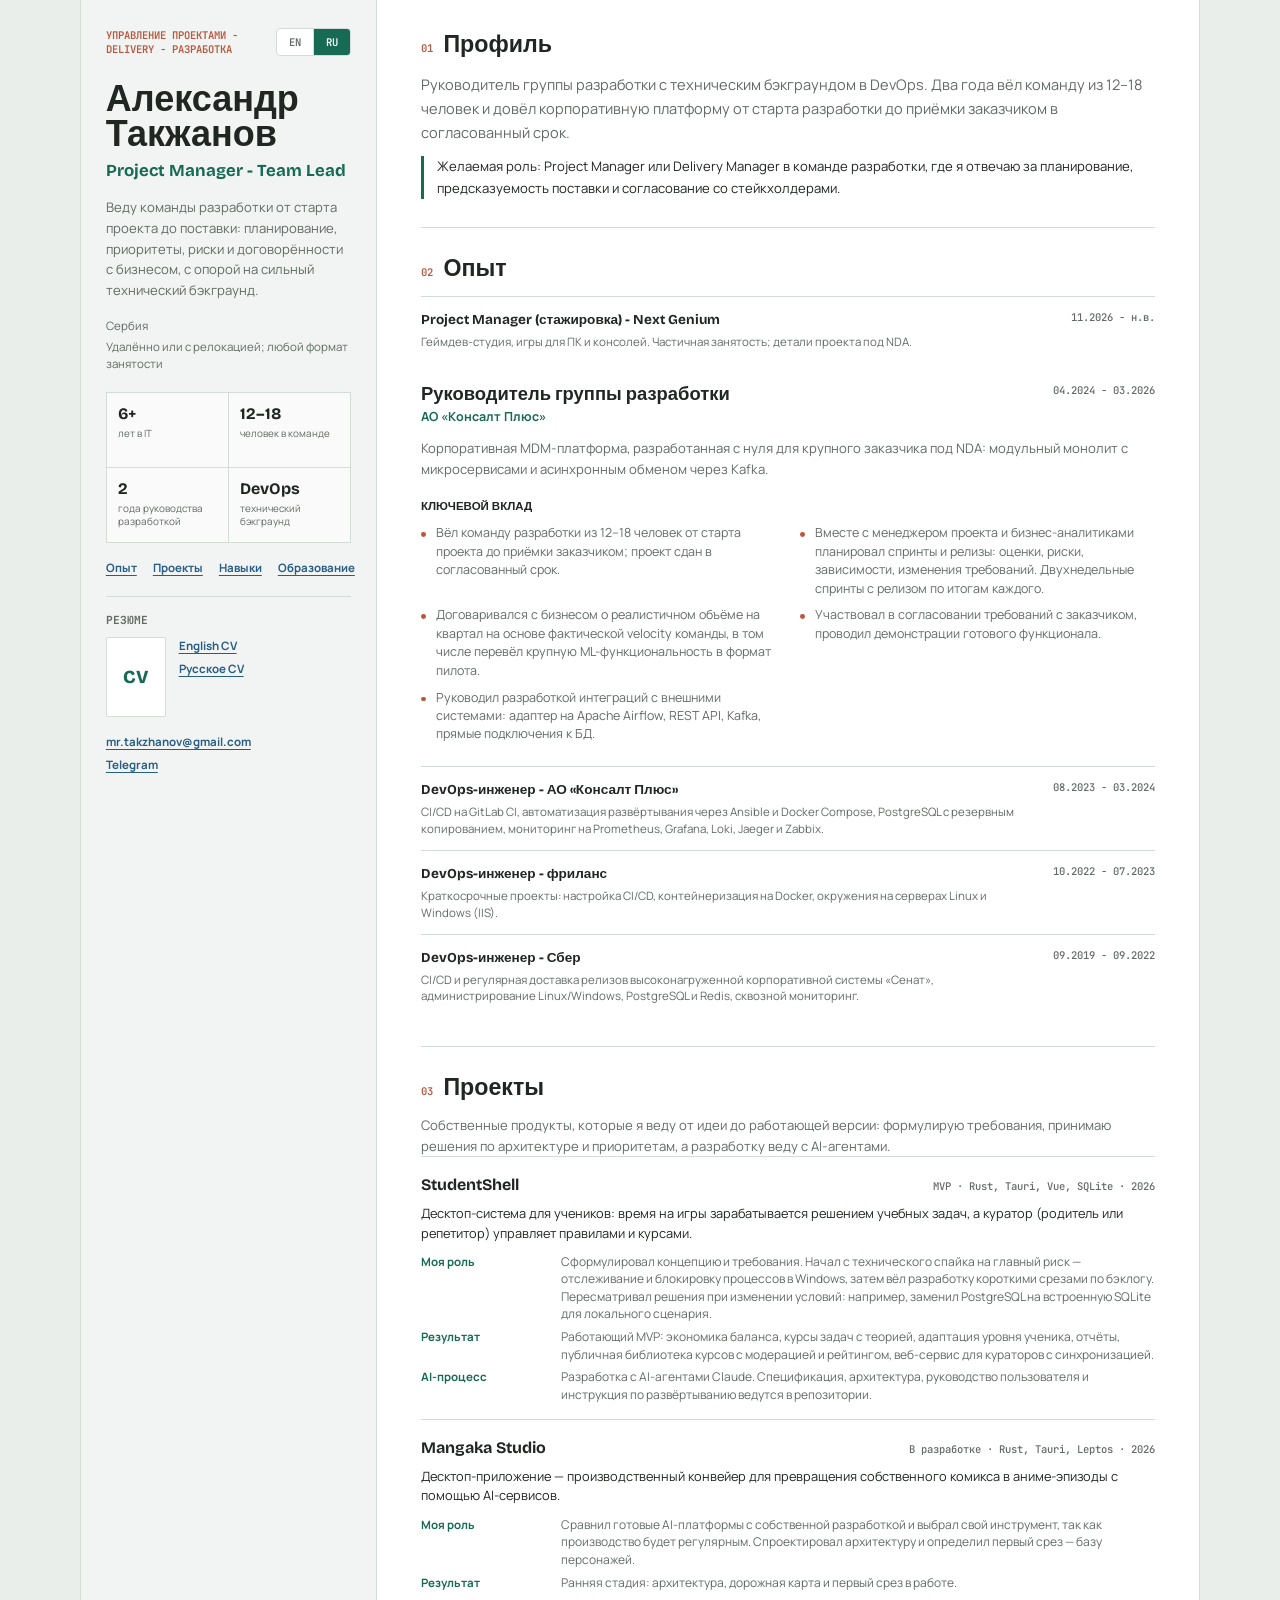
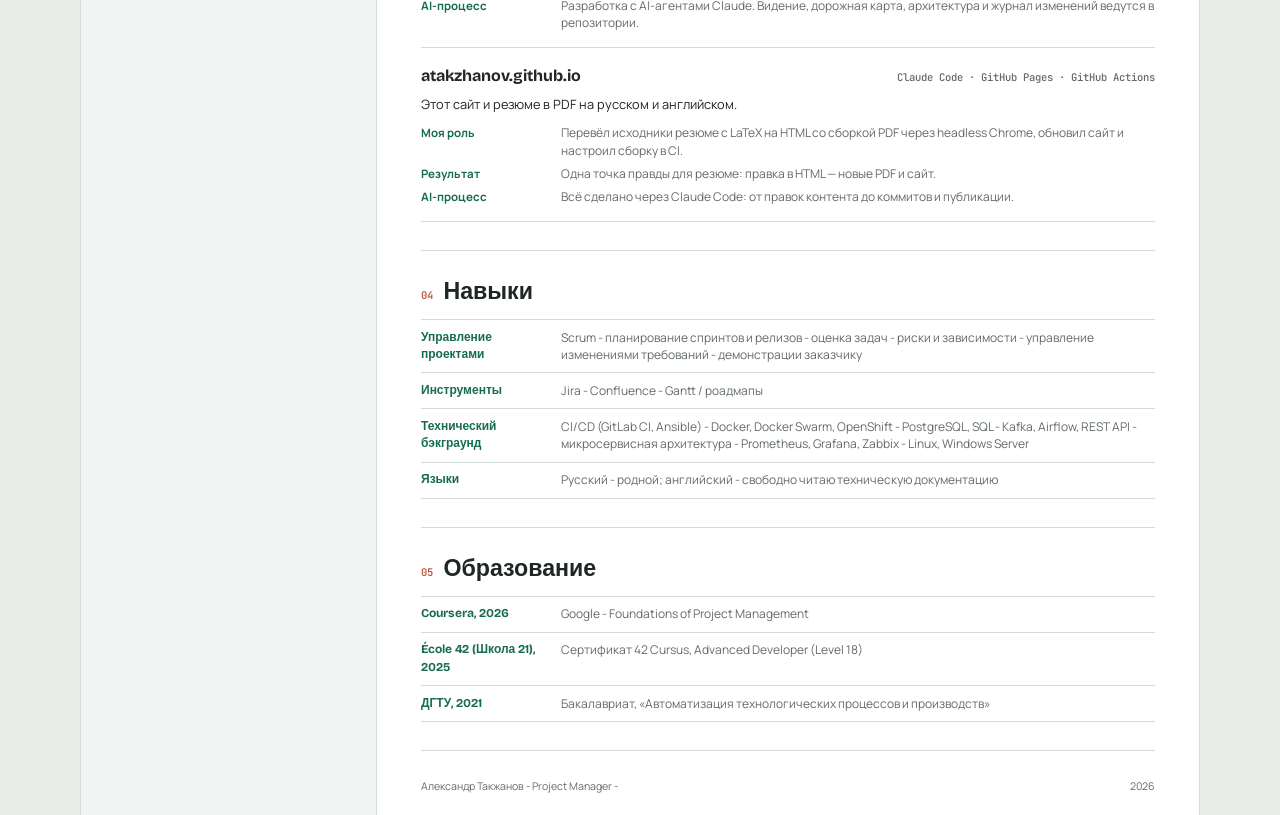
==== me/index.html @ 543e8356 "Add projects section and PM internship - New "Projects" section on the site (RU/EN): StudentShell,  " ====
<!DOCTYPE html>
<html lang="en">
  <head>
    <meta charset="UTF-8" />
    <meta name="viewport" content="width=device-width, initial-scale=1" />
    <title>Aleksandr Takzhanov | Project Manager</title>
    <meta
      name="description"
      content="Aleksandr Takzhanov - Project Manager and development team lead with a DevOps background: Scrum delivery, planning, risks and stakeholder alignment."
    />
    <link rel="preconnect" href="https://fonts.googleapis.com" />
    <link rel="preconnect" href="https://fonts.gstatic.com" crossorigin />
    <link
      href="https://fonts.googleapis.com/css2?family=Bricolage+Grotesque:wght@500;700;800&amp;family=Manrope:wght@400;500;700;800&amp;family=JetBrains+Mono:wght@400;600&amp;display=swap"
      rel="stylesheet"
    />
    <link rel="stylesheet" href="./assets/css/portfolio.css?v=20261125-projects" />
  </head>
  <body>
    <div class="page-shell" id="top">
      <aside class="profile-rail">
        <div class="rail-inner">
          <div class="rail-toolbar">
            <p data-i18n="hero.kicker">Project management - Delivery - Engineering</p>
            <div class="lang-switch" aria-label="Language switch">
              <button type="button" data-lang-btn="en">EN</button>
              <button type="button" data-lang-btn="ru">RU</button>
            </div>
          </div>

          <h1 data-i18n="hero.name">Aleksandr Takzhanov</h1>
          <p class="hero-role" data-i18n="hero.role">Project Manager - Team Lead</p>
          <p class="rail-summary" data-i18n="hero.lead">I lead development teams from the start of a project to delivery: planning, priorities, risks and agreements with the business, backed by a strong engineering background.</p>

          <div class="rail-meta">
            <span data-i18n="hero.location">Serbia</span>
            <span data-i18n="hero.availability">Remote or relocation; any employment type</span>
          </div>

          <dl class="evidence-grid" aria-label="Professional focus">
            <div><dt>6+</dt><dd data-i18n="metrics.experience">years in IT</dd></div>
            <div><dt>12–18</dt><dd data-i18n="metrics.team">people in the team I led</dd></div>
            <div><dt>2</dt><dd data-i18n="metrics.lead">years leading development</dd></div>
            <div><dt>DevOps</dt><dd data-i18n="metrics.devops">engineering background</dd></div>
          </dl>

          <nav class="rail-nav" aria-label="Page navigation">
            <a href="#experience" data-i18n="menu.experience">Experience</a>
            <a href="#projects" data-i18n="menu.projects">Projects</a>
            <a href="#skills" data-i18n="menu.skills">Skills</a>
            <a href="#education" data-i18n="menu.education">Education</a>
          </nav>

          <section id="resume" class="rail-resume">
            <h2 data-i18n="resume.title">Resume</h2>
            <div class="resume-compact">
              <a class="cv-preview cv-preview-card" href="./cv/aleksandr-takzhanov-cv-en.pdf" target="_blank" rel="noopener" type="application/pdf">
                <span>CV</span>
              </a>
              <div class="cv-links">
                <a href="./cv/aleksandr-takzhanov-cv-en.pdf" target="_blank" rel="noopener" type="application/pdf" data-i18n="resume.en">English CV</a>
                <a href="./cv/aleksandr-takzhanov-cv-ru.pdf" target="_blank" rel="noopener" type="application/pdf" data-i18n="resume.ru">Russian CV</a>
              </div>
            </div>
          </section>

          <div id="contact" class="contact-links">
            <a href="mailto:mr.takzhanov@gmail.com">mr.takzhanov@gmail.com</a>
            <a href="https://t.me/moodsouth" target="_blank" rel="noopener">Telegram</a>
          </div>
        </div>
      </aside>

      <main class="main-content">
        <section id="about" class="dense-section profile-section">
          <div class="section-title"><span>01</span><h2 data-i18n="profile.title">Profile</h2></div>
          <p data-i18n="profile.body">Development team lead with a DevOps background. For two years I led a team of 12–18 people and took a corporate platform from the start of development to client acceptance on the agreed schedule.</p>
          <p class="profile-target" data-i18n="profile.target">Target role: Project Manager or Delivery Manager in a development team, where I can own planning, delivery predictability and stakeholder alignment.</p>
        </section>

        <section id="experience" class="dense-section">
          <div class="section-title"><span>02</span><h2 data-i18n="experience.title">Experience</h2></div>
          <div class="earlier-roles current-extra">
            <article class="experience-row">
              <div><h3 data-i18n="experience.e0h">Project Manager (internship) - Next Genium</h3><p data-i18n="experience.e0b">Game development studio making titles for PC and consoles. Part-time; project details under NDA.</p></div>
              <p class="role-date" data-i18n="experience.e0date">Nov 2026 - present</p>
            </article>
          </div>

          <article class="current-role">
            <header class="role-header">
              <div>
                <h3 data-i18n="experience.e1h">Development Team Lead</h3>
                <p class="company" data-i18n="experience.e1company">Consult Plus JSC</p>
              </div>
              <p class="role-date" data-i18n="experience.e1date">Apr 2024 - Mar 2026</p>
            </header>
            <p class="role-context" data-i18n="experience.e1b">Corporate MDM platform built from scratch for a large client under NDA: modular monolith with microservices and asynchronous messaging via Kafka.</p>
            <h4 data-i18n="impact.title">Selected impact</h4>
            <ul class="impact-list">
              <li data-i18n="impact.i1">Led a development team of 12–18 people from project start to client acceptance; the project was delivered on the agreed schedule.</li>
              <li data-i18n="impact.i2">Planned sprints and releases with the project manager and business analysts: estimates, risks, dependencies and requirement changes. Two-week sprints with a release at the end of each.</li>
              <li data-i18n="impact.i3">Negotiated realistic quarterly scope with the business using the team's actual velocity, including moving a large ML feature into a pilot.</li>
              <li data-i18n="impact.i4">Took part in agreeing requirements with the client and ran demos of delivered features.</li>
              <li data-i18n="impact.i5">Led development of integrations with external systems: Apache Airflow adapter, REST API, Kafka, direct database connections.</li>
            </ul>
          </article>

          <div class="earlier-roles">
            <article class="experience-row">
              <div><h3 data-i18n="experience.e2h">DevOps Engineer - Consult Plus JSC</h3><p data-i18n="experience.e2b">CI/CD on GitLab CI, deployment automation with Ansible and Docker Compose, PostgreSQL with backups, monitoring with Prometheus, Grafana, Loki, Jaeger and Zabbix.</p></div>
              <p class="role-date" data-i18n="experience.e2date">Aug 2023 - Mar 2024</p>
            </article>
            <article class="experience-row">
              <div><h3 data-i18n="experience.e3h">DevOps Engineer - Freelance</h3><p data-i18n="experience.e3b">Short-term projects: CI/CD setup, containerization with Docker, environments on Linux and Windows (IIS) servers.</p></div>
              <p class="role-date" data-i18n="experience.e3date">Oct 2022 - Jul 2023</p>
            </article>
            <article class="experience-row">
              <div><h3 data-i18n="experience.e4h">DevOps Engineer - Sber</h3><p data-i18n="experience.e4b">CI/CD and regular release delivery for the high-load Senat corporate system, Linux/Windows, PostgreSQL and Redis administration, end-to-end monitoring.</p></div>
              <p class="role-date" data-i18n="experience.e4date">Sep 2019 - Sep 2022</p>
            </article>
          </div>
        </section>

        <section id="projects" class="dense-section">
          <div class="section-title"><span>03</span><h2 data-i18n="projects.title">Projects</h2></div>
          <p class="role-context" data-i18n="projects.intro"></p>
          <div class="project-list">
            <article class="project-card">
              <header class="project-head"><h3>StudentShell</h3><p class="project-meta" data-i18n="projects.studentshell.meta"></p></header>
              <p class="project-desc" data-i18n="projects.studentshell.desc"></p>
              <dl class="project-facts">
                <dt data-i18n="projects.labels.role">My role</dt><dd data-i18n="projects.studentshell.role"></dd>
                <dt data-i18n="projects.labels.result">Result</dt><dd data-i18n="projects.studentshell.result"></dd>
                <dt data-i18n="projects.labels.ai">AI workflow</dt><dd data-i18n="projects.studentshell.ai"></dd>
              </dl>
              <div class="project-shots"></div>
            </article>
            <article class="project-card">
              <header class="project-head"><h3>Mangaka Studio</h3><p class="project-meta" data-i18n="projects.mangaka.meta"></p></header>
              <p class="project-desc" data-i18n="projects.mangaka.desc"></p>
              <dl class="project-facts">
                <dt data-i18n="projects.labels.role">My role</dt><dd data-i18n="projects.mangaka.role"></dd>
                <dt data-i18n="projects.labels.result">Result</dt><dd data-i18n="projects.mangaka.result"></dd>
                <dt data-i18n="projects.labels.ai">AI workflow</dt><dd data-i18n="projects.mangaka.ai"></dd>
              </dl>
              <div class="project-shots"></div>
            </article>
            <article class="project-card">
              <header class="project-head"><h3>atakzhanov.github.io</h3><p class="project-meta" data-i18n="projects.site.meta"></p></header>
              <p class="project-desc" data-i18n="projects.site.desc"></p>
              <dl class="project-facts">
                <dt data-i18n="projects.labels.role">My role</dt><dd data-i18n="projects.site.role"></dd>
                <dt data-i18n="projects.labels.result">Result</dt><dd data-i18n="projects.site.result"></dd>
                <dt data-i18n="projects.labels.ai">AI workflow</dt><dd data-i18n="projects.site.ai"></dd>
              </dl>
              <div class="project-shots"></div>
            </article>
          </div>
        </section>

        <section id="skills" class="dense-section">
          <div class="section-title"><span>04</span><h2 data-i18n="skills.title">Skills</h2></div>
          <div class="skill-list">
            <div class="skill-row"><h3 data-i18n="skills.pm">Project management</h3><p data-i18n="skills.pmText">Scrum - Sprint and release planning - Estimation - Risks and dependencies - Requirements change management - Client demos</p></div>
            <div class="skill-row"><h3 data-i18n="skills.tools">Tools</h3><p data-i18n="skills.toolsText">Jira - Confluence - Gantt / roadmaps</p></div>
            <div class="skill-row"><h3 data-i18n="skills.tech">Technical background</h3><p data-i18n="skills.techText">CI/CD (GitLab CI, Ansible) - Docker, Docker Swarm, OpenShift - PostgreSQL, SQL - Kafka, Airflow, REST API - Microservice architecture - Prometheus, Grafana, Zabbix - Linux, Windows Server</p></div>
            <div class="skill-row"><h3 data-i18n="skills.languages">Languages</h3><p data-i18n="skills.languagesText">Russian - native; English - fluent reading of technical documentation</p></div>
          </div>
        </section>

        <section id="education" class="dense-section">
          <div class="section-title"><span>05</span><h2 data-i18n="education.title">Education</h2></div>
          <div class="skill-list">
            <div class="skill-row"><h3 data-i18n="education.c1">Coursera, 2026</h3><p data-i18n="education.c1Text">Google - Foundations of Project Management</p></div>
            <div class="skill-row"><h3 data-i18n="education.c2">École 42 (School 21), 2025</h3><p data-i18n="education.c2Text">42 Cursus certificate, Advanced Developer (Level 18)</p></div>
            <div class="skill-row"><h3 data-i18n="education.c3">DSTU, 2021</h3><p data-i18n="education.c3Text">Bachelor's degree, Automation of Technological Processes and Production</p></div>
          </div>
        </section>

        <footer class="site-footer">
          <span data-i18n="footer.text">Aleksandr Takzhanov - Project Manager - </span><span id="year"></span>
        </footer>
      </main>
    </div>

    <script src="./assets/js/portfolio.js?v=20261125-projects"></script>
  </body>
</html>
---- me/assets/css/portfolio.css ----
:root {
  --page: #e9eeeb;
  --rail: #f1f4f2;
  --surface: #ffffff;
  --ink: #202622;
  --muted: #626b66;
  --line: #d4dcd7;
  --brand: #176b54;
  --accent: #b9573e;
  --link: #285d86;
}

* {
  box-sizing: border-box;
}

html {
  scroll-behavior: smooth;
  scroll-padding-top: 1.5rem;
}

body {
  margin: 0;
  color: var(--ink);
  background: var(--page);
  font-family: "Manrope", sans-serif;
  line-height: 1.5;
}

a {
  color: inherit;
}

:focus-visible {
  outline: 3px solid rgba(23, 107, 84, 0.28);
  outline-offset: 3px;
}

.page-shell {
  width: min(1120px, 100%);
  min-height: 100vh;
  margin: 0 auto;
  display: grid;
  grid-template-columns: 18.5rem minmax(0, 1fr);
  background: var(--surface);
  border-right: 1px solid var(--line);
  border-left: 1px solid var(--line);
}

.profile-rail {
  border-right: 1px solid var(--line);
  background: var(--rail);
}

.rail-inner {
  position: sticky;
  top: 0;
  max-height: 100vh;
  overflow-y: auto;
  padding: 1.75rem 1.55rem;
}

.rail-toolbar {
  min-height: 2.1rem;
  display: flex;
  align-items: flex-start;
  justify-content: space-between;
  gap: 0.75rem;
}

.rail-toolbar > p {
  max-width: 11rem;
  margin: 0;
  color: var(--accent);
  font: 600 0.66rem "JetBrains Mono", monospace;
  line-height: 1.35;
  text-transform: uppercase;
}

.lang-switch {
  display: inline-flex;
  overflow: hidden;
  flex: 0 0 auto;
  border: 1px solid var(--line);
  border-radius: 4px;
  background: var(--surface);
}

.lang-switch button {
  width: 2.3rem;
  border: 0;
  padding: 0.38rem 0;
  color: var(--muted);
  background: transparent;
  font: 600 0.66rem "JetBrains Mono", monospace;
  cursor: pointer;
}

.lang-switch button + button {
  border-left: 1px solid var(--line);
}

.lang-switch button.active {
  color: #ffffff;
  background: var(--brand);
}

h1,
h2,
h3,
h4 {
  font-family: "Bricolage Grotesque", sans-serif;
  letter-spacing: 0;
}

h1 {
  margin: 1.25rem 0 0;
  font-size: 2.25rem;
  line-height: 0.98;
}

.hero-role {
  margin: 0.55rem 0 0;
  color: var(--brand);
  font: 700 1.05rem "Bricolage Grotesque", sans-serif;
  line-height: 1.2;
}

.rail-summary {
  margin: 1rem 0 0;
  color: var(--muted);
  font-size: 0.82rem;
  line-height: 1.58;
}

.rail-meta {
  margin-top: 1rem;
  display: grid;
  gap: 0.25rem;
  color: var(--muted);
  font-size: 0.72rem;
}

.evidence-grid {
  margin: 1.2rem 0 0;
  display: grid;
  grid-template-columns: repeat(2, minmax(0, 1fr));
  border-top: 1px solid var(--line);
  border-left: 1px solid var(--line);
}

.evidence-grid > div {
  min-height: 4.7rem;
  padding: 0.7rem;
  border-right: 1px solid var(--line);
  border-bottom: 1px solid var(--line);
  background: rgba(255, 255, 255, 0.55);
}

.evidence-grid dt {
  font: 700 1rem "Bricolage Grotesque", sans-serif;
  line-height: 1.2;
}

.evidence-grid dd {
  margin: 0.25rem 0 0;
  color: var(--muted);
  font-size: 0.62rem;
  line-height: 1.3;
}

.rail-nav {
  margin-top: 1rem;
  display: flex;
  gap: 1rem;
}

.rail-nav a,
.contact-links a,
.cv-links a {
  color: var(--link);
  font-size: 0.72rem;
  font-weight: 700;
  text-underline-offset: 0.2rem;
}

.rail-resume {
  margin-top: 1.2rem;
  padding-top: 1rem;
  border-top: 1px solid var(--line);
}

.rail-resume h2 {
  margin: 0 0 0.65rem;
  color: var(--muted);
  font: 700 0.7rem "JetBrains Mono", monospace;
  text-transform: uppercase;
}

.resume-compact {
  display: grid;
  grid-template-columns: 3.75rem minmax(0, 1fr);
  gap: 0.8rem;
  align-items: start;
}

.cv-preview img {
  width: 100%;
  display: block;
  border: 1px solid var(--line);
  border-radius: 2px;
  background: #ffffff;
}

.cv-preview-card {
  min-height: 5rem;
  display: grid;
  place-items: center;
  border: 1px solid var(--line);
  border-radius: 2px;
  background: #ffffff;
  color: var(--brand);
  text-decoration: none;
  font: 800 1.15rem "Bricolage Grotesque", sans-serif;
}

.cv-links,
.contact-links {
  display: grid;
  gap: 0.38rem;
}

.contact-links {
  margin-top: 1rem;
}

.main-content {
  min-width: 0;
  padding: 2rem 2.75rem 1.25rem;
}

.dense-section {
  padding-bottom: 1.75rem;
  margin-bottom: 1.75rem;
  border-bottom: 1px solid var(--line);
}

.section-title {
  margin-bottom: 0.9rem;
  display: flex;
  align-items: baseline;
  gap: 0.65rem;
}

.section-title span {
  color: var(--accent);
  font: 600 0.66rem "JetBrains Mono", monospace;
}

.section-title h2 {
  margin: 0;
  font-size: 1.45rem;
  line-height: 1.1;
}

.profile-section > p {
  max-width: 48rem;
  margin: 0;
  color: var(--muted);
  font-size: 0.91rem;
  line-height: 1.65;
}

.profile-section .profile-target {
  margin-top: 0.75rem;
  border-left: 3px solid var(--brand);
  padding-left: 0.8rem;
  color: var(--ink);
  font-size: 0.82rem;
}

.role-header,
.experience-row {
  display: flex;
  align-items: flex-start;
  justify-content: space-between;
  gap: 1.5rem;
}

.role-header h3 {
  margin: 0;
  font-size: 1.15rem;
  line-height: 1.2;
}

.company {
  margin: 0.18rem 0 0;
  color: var(--brand);
  font-size: 0.78rem;
  font-weight: 700;
}

.role-date {
  flex: 0 0 auto;
  margin: 0;
  color: var(--muted);
  font: 500 0.66rem "JetBrains Mono", monospace;
  white-space: nowrap;
}

.role-context {
  margin: 0.75rem 0 0;
  color: var(--muted);
  font-size: 0.82rem;
  line-height: 1.58;
}

.current-role h4 {
  margin: 1.15rem 0 0.55rem;
  color: var(--ink);
  font-size: 0.72rem;
  text-transform: uppercase;
}

.impact-list {
  margin: 0;
  padding: 0;
  display: grid;
  grid-template-columns: repeat(2, minmax(0, 1fr));
  gap: 0.52rem 1.5rem;
  list-style: none;
}

.impact-list li {
  position: relative;
  padding: 0 0 0 0.95rem;
  color: var(--muted);
  font-size: 0.78rem;
  line-height: 1.48;
}

.impact-list li::before {
  position: absolute;
  top: 0.5rem;
  left: 0;
  width: 0.3rem;
  height: 0.3rem;
  border-radius: 50%;
  background: var(--accent);
  content: "";
}

.earlier-roles {
  margin-top: 1.4rem;
  border-top: 1px solid var(--line);
}

.experience-row {
  padding: 0.8rem 0;
  border-bottom: 1px solid var(--line);
}

.experience-row:last-child {
  border-bottom: 0;
}

.experience-row h3,
.experience-row p {
  margin: 0;
}

.experience-row h3 {
  font-size: 0.85rem;
}

.experience-row p:not(.role-date) {
  margin-top: 0.22rem;
  color: var(--muted);
  font-size: 0.72rem;
  line-height: 1.45;
}

/* Projects */
.project-list {
  border-top: 1px solid var(--line);
}

.project-card {
  padding: 1rem 0;
  border-bottom: 1px solid var(--line);
}

.project-head {
  display: flex;
  align-items: baseline;
  justify-content: space-between;
  gap: 1.5rem;
}

.project-head h3 {
  margin: 0;
  font-size: 1rem;
}

.project-meta {
  margin: 0;
  color: var(--muted);
  font: 500 0.66rem "JetBrains Mono", monospace;
  white-space: nowrap;
}

.project-desc {
  margin: 0.4rem 0 0.6rem;
  color: var(--ink);
  font-size: 0.8rem;
  line-height: 1.55;
}

.project-facts {
  display: grid;
  grid-template-columns: 7.75rem minmax(0, 1fr);
  gap: 0.35rem 1rem;
  margin: 0;
}

.project-facts dt {
  color: var(--brand);
  font-size: 0.72rem;
  font-weight: 700;
}

.project-facts dd {
  margin: 0;
  color: var(--muted);
  font-size: 0.75rem;
  line-height: 1.45;
}

.project-shots {
  display: grid;
  grid-template-columns: repeat(auto-fill, minmax(12rem, 1fr));
  gap: 0.6rem;
  margin-top: 0.75rem;
}

.project-shots:empty {
  display: none;
}

.project-shots img {
  width: 100%;
  border: 1px solid var(--line);
  border-radius: 4px;
}

.skill-list {
  border-top: 1px solid var(--line);
}

.skill-row {
  display: grid;
  grid-template-columns: 7.75rem minmax(0, 1fr);
  gap: 1rem;
  padding: 0.55rem 0;
  border-bottom: 1px solid var(--line);
}

.skill-row h3,
.skill-row p {
  margin: 0;
  font-size: 0.75rem;
  line-height: 1.45;
}

.skill-row h3 {
  color: var(--brand);
}

.skill-row p {
  color: var(--muted);
}

.site-footer {
  display: flex;
  justify-content: space-between;
  gap: 1rem;
  color: var(--muted);
  font-size: 0.66rem;
}

@media (max-width: 860px) {
  .page-shell {
    grid-template-columns: 16rem minmax(0, 1fr);
  }

  .rail-inner {
    padding-right: 1.25rem;
    padding-left: 1.25rem;
  }

  .main-content {
    padding-right: 1.75rem;
    padding-left: 1.75rem;
  }

  .impact-list {
    grid-template-columns: 1fr;
  }

}

@media (max-width: 700px) {
  .page-shell {
    display: block;
    border: 0;
  }

  .profile-rail {
    border-right: 0;
    border-bottom: 1px solid var(--line);
  }

  .rail-inner {
    position: static;
    max-height: none;
    overflow: visible;
    padding: 1.35rem 1.2rem;
  }

  .rail-toolbar > p {
    max-width: none;
  }

  h1 {
    margin-top: 0.9rem;
    font-size: 2rem;
  }

  .rail-summary {
    max-width: 42rem;
  }

  .evidence-grid {
    max-width: 32rem;
    grid-template-columns: repeat(4, minmax(0, 1fr));
  }

  .evidence-grid > div {
    min-height: 4.25rem;
    padding: 0.55rem;
  }

  .evidence-grid dt {
    font-size: 0.86rem;
  }

  .rail-resume {
    max-width: 20rem;
  }

  .contact-links {
    display: flex;
    flex-wrap: wrap;
    gap: 0.45rem 1rem;
  }

  .main-content {
    padding: 1.5rem 1.2rem 1rem;
  }
}

@media (max-width: 480px) {
  .evidence-grid {
    grid-template-columns: repeat(2, minmax(0, 1fr));
  }

  .role-header,
  .experience-row {
    display: grid;
    gap: 0.35rem;
  }

  .project-facts,
  .skill-row {
    grid-template-columns: 1fr;
    gap: 0.2rem;
  }
}

.current-extra {
  margin-top: 0;
  margin-bottom: 1.2rem;
}
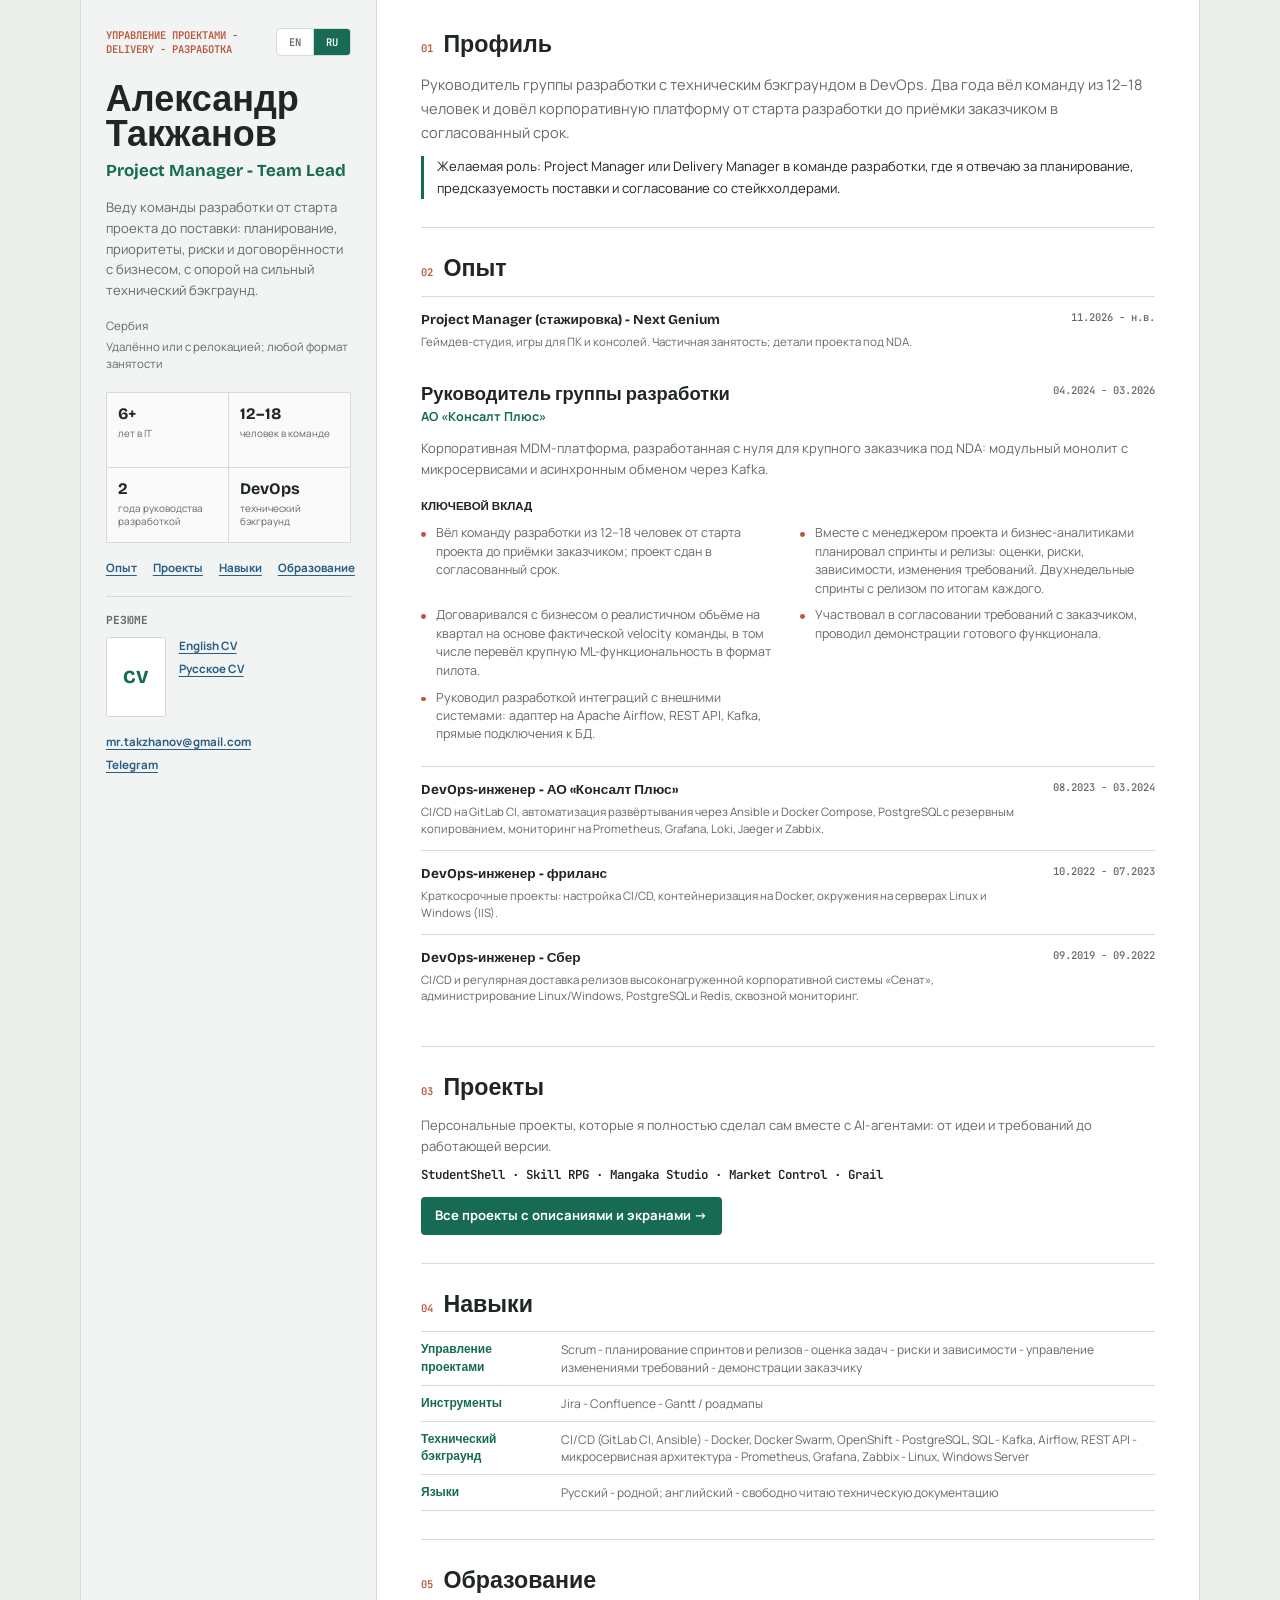
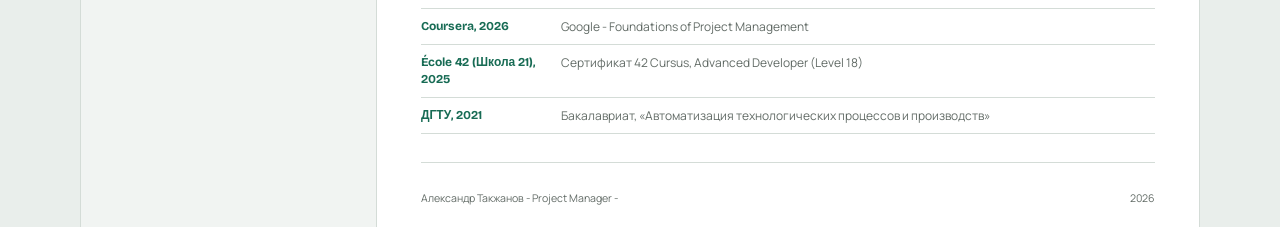
==== commit 7ae86adc: "Move projects to a separate page - New /me/projects/ page (RU/EN): personal projects built end to en" ====
--- a/me/index.html
+++ b/me/index.html
@@ -14,7 +14,7 @@
       href="https://fonts.googleapis.com/css2?family=Bricolage+Grotesque:wght@500;700;800&amp;family=Manrope:wght@400;500;700;800&amp;family=JetBrains+Mono:wght@400;600&amp;display=swap"
       rel="stylesheet"
     />
-    <link rel="stylesheet" href="./assets/css/portfolio.css?v=20261125-projects" />
+    <link rel="stylesheet" href="./assets/css/portfolio.css?v=20261125-projects-page" />
   </head>
   <body>
     <div class="page-shell" id="top">
@@ -124,39 +124,9 @@
 
         <section id="projects" class="dense-section">
           <div class="section-title"><span>03</span><h2 data-i18n="projects.title">Projects</h2></div>
-          <p class="role-context" data-i18n="projects.intro"></p>
-          <div class="project-list">
-            <article class="project-card">
-              <header class="project-head"><h3>StudentShell</h3><p class="project-meta" data-i18n="projects.studentshell.meta"></p></header>
-              <p class="project-desc" data-i18n="projects.studentshell.desc"></p>
-              <dl class="project-facts">
-                <dt data-i18n="projects.labels.role">My role</dt><dd data-i18n="projects.studentshell.role"></dd>
-                <dt data-i18n="projects.labels.result">Result</dt><dd data-i18n="projects.studentshell.result"></dd>
-                <dt data-i18n="projects.labels.ai">AI workflow</dt><dd data-i18n="projects.studentshell.ai"></dd>
-              </dl>
-              <div class="project-shots"></div>
-            </article>
-            <article class="project-card">
-              <header class="project-head"><h3>Mangaka Studio</h3><p class="project-meta" data-i18n="projects.mangaka.meta"></p></header>
-              <p class="project-desc" data-i18n="projects.mangaka.desc"></p>
-              <dl class="project-facts">
-                <dt data-i18n="projects.labels.role">My role</dt><dd data-i18n="projects.mangaka.role"></dd>
-                <dt data-i18n="projects.labels.result">Result</dt><dd data-i18n="projects.mangaka.result"></dd>
-                <dt data-i18n="projects.labels.ai">AI workflow</dt><dd data-i18n="projects.mangaka.ai"></dd>
-              </dl>
-              <div class="project-shots"></div>
-            </article>
-            <article class="project-card">
-              <header class="project-head"><h3>atakzhanov.github.io</h3><p class="project-meta" data-i18n="projects.site.meta"></p></header>
-              <p class="project-desc" data-i18n="projects.site.desc"></p>
-              <dl class="project-facts">
-                <dt data-i18n="projects.labels.role">My role</dt><dd data-i18n="projects.site.role"></dd>
-                <dt data-i18n="projects.labels.result">Result</dt><dd data-i18n="projects.site.result"></dd>
-                <dt data-i18n="projects.labels.ai">AI workflow</dt><dd data-i18n="projects.site.ai"></dd>
-              </dl>
-              <div class="project-shots"></div>
-            </article>
-          </div>
+          <p class="role-context" data-i18n="projects.intro">Personal projects I built end to end myself together with AI agents.</p>
+          <p class="projects-names" data-i18n="projects.names">StudentShell · Skill RPG · Mangaka Studio · Market Control · Grail</p>
+          <a class="projects-link" href="./projects/" data-i18n="projects.link">All projects with descriptions and screens →</a>
         </section>
 
         <section id="skills" class="dense-section">
@@ -184,6 +154,6 @@
       </main>
     </div>
 
-    <script src="./assets/js/portfolio.js?v=20261125-projects"></script>
+    <script src="./assets/js/portfolio.js?v=20261125-projects-page"></script>
   </body>
 </html>
--- a/me/assets/css/portfolio.css
+++ b/me/assets/css/portfolio.css
@@ -380,77 +380,26 @@
   line-height: 1.45;
 }
 
-/* Projects */
-.project-list {
-  border-top: 1px solid var(--line);
-}
-
-.project-card {
-  padding: 1rem 0;
-  border-bottom: 1px solid var(--line);
-}
-
-.project-head {
-  display: flex;
-  align-items: baseline;
-  justify-content: space-between;
-  gap: 1.5rem;
-}
-
-.project-head h3 {
-  margin: 0;
-  font-size: 1rem;
-}
-
-.project-meta {
-  margin: 0;
-  color: var(--muted);
-  font: 500 0.66rem "JetBrains Mono", monospace;
-  white-space: nowrap;
-}
-
-.project-desc {
-  margin: 0.4rem 0 0.6rem;
+/* Projects teaser */
+.projects-names {
+  margin: 0.6rem 0 0.9rem;
   color: var(--ink);
-  font-size: 0.8rem;
-  line-height: 1.55;
-}
-
-.project-facts {
-  display: grid;
-  grid-template-columns: 7.75rem minmax(0, 1fr);
-  gap: 0.35rem 1rem;
-  margin: 0;
-}
-
-.project-facts dt {
-  color: var(--brand);
-  font-size: 0.72rem;
+  font: 600 0.78rem "JetBrains Mono", monospace;
+}
+
+.projects-link {
+  display: inline-block;
+  padding: 0.55rem 0.9rem;
+  border-radius: 4px;
+  background: var(--brand);
+  color: #fff;
+  font-size: 0.82rem;
   font-weight: 700;
-}
-
-.project-facts dd {
-  margin: 0;
-  color: var(--muted);
-  font-size: 0.75rem;
-  line-height: 1.45;
-}
-
-.project-shots {
-  display: grid;
-  grid-template-columns: repeat(auto-fill, minmax(12rem, 1fr));
-  gap: 0.6rem;
-  margin-top: 0.75rem;
-}
-
-.project-shots:empty {
-  display: none;
-}
-
-.project-shots img {
-  width: 100%;
-  border: 1px solid var(--line);
-  border-radius: 4px;
+  text-decoration: none;
+}
+
+.projects-link:hover {
+  filter: brightness(1.1);
 }
 
 .skill-list {
@@ -580,7 +529,6 @@
     gap: 0.35rem;
   }
 
-  .project-facts,
   .skill-row {
     grid-template-columns: 1fr;
     gap: 0.2rem;
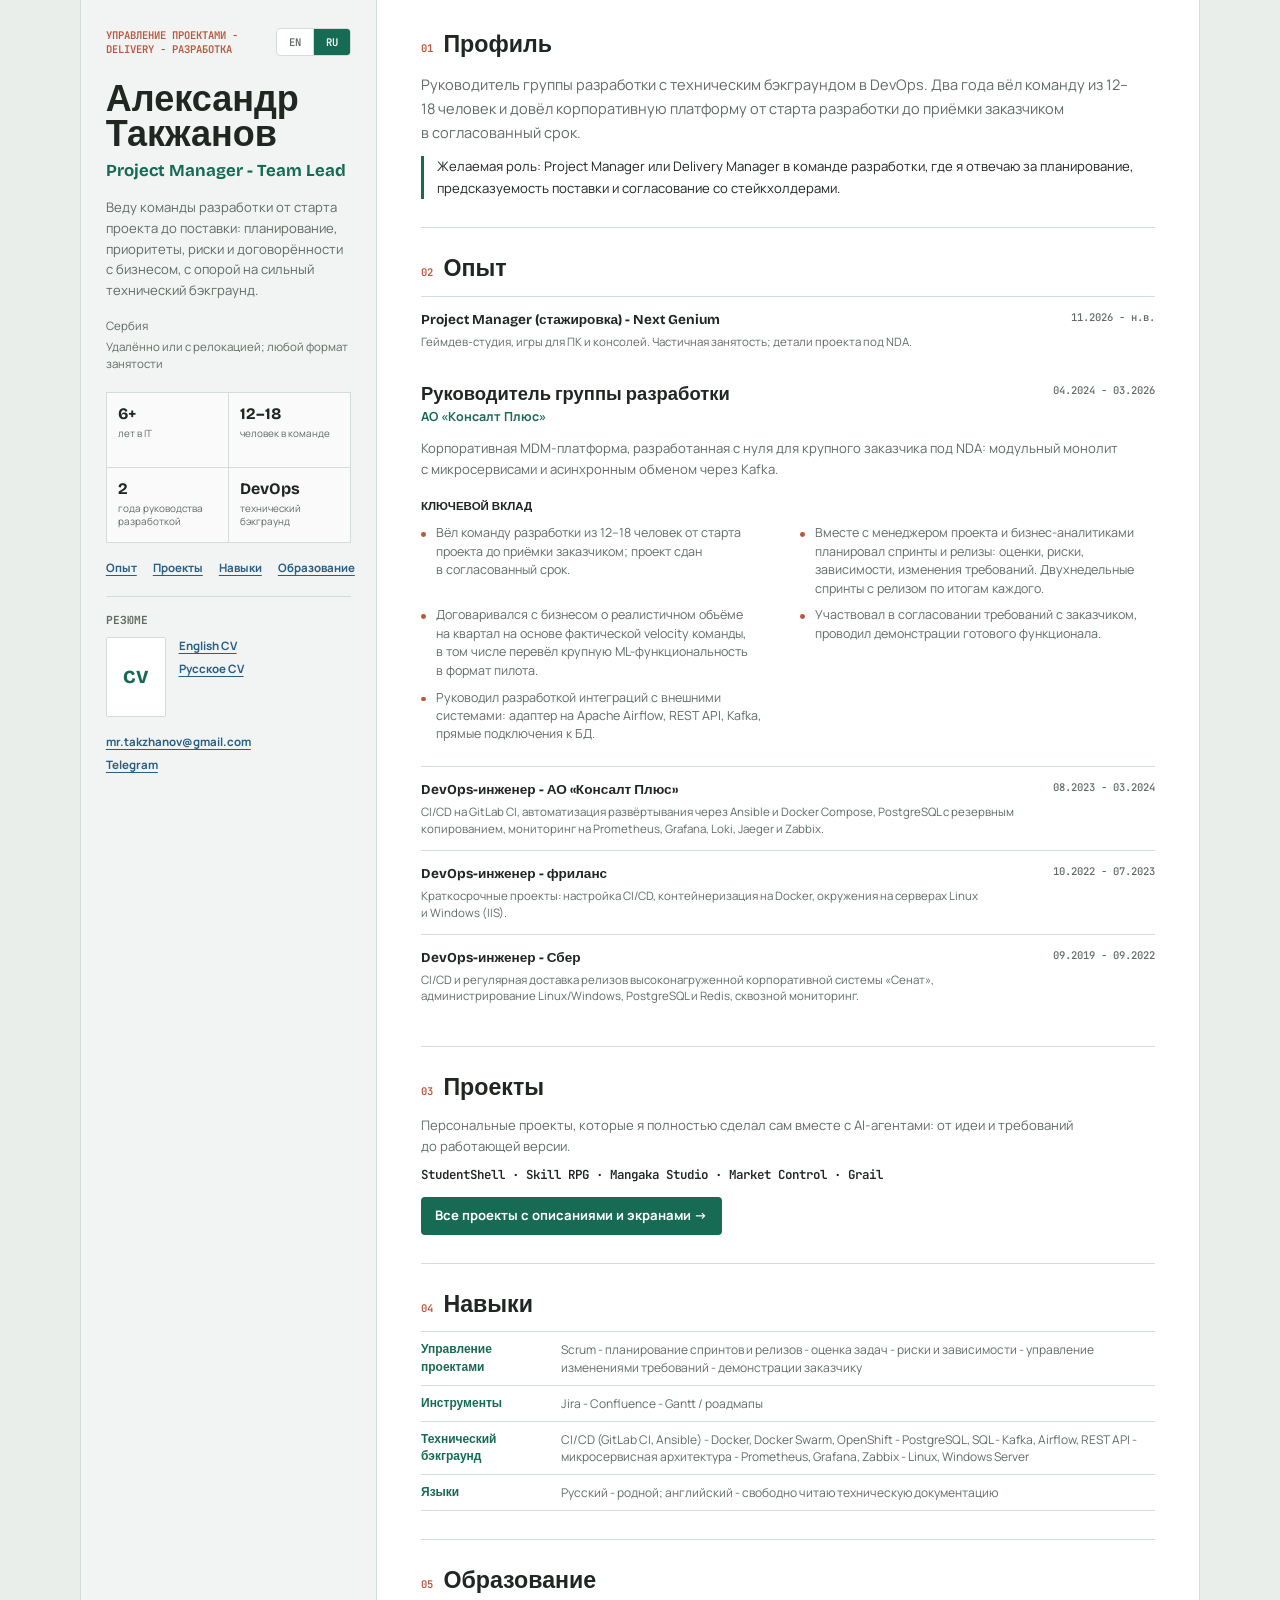
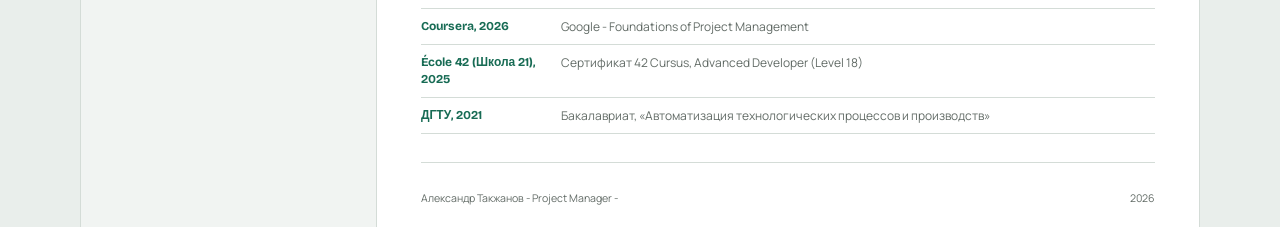
==== commit 84991b11: "Typeset texts: no hanging prepositions Non-breaking spaces after short words (prepositions, conjunct" ====
--- a/me/index.html
+++ b/me/index.html
@@ -30,16 +30,16 @@
 
           <h1 data-i18n="hero.name">Aleksandr Takzhanov</h1>
           <p class="hero-role" data-i18n="hero.role">Project Manager - Team Lead</p>
-          <p class="rail-summary" data-i18n="hero.lead">I lead development teams from the start of a project to delivery: planning, priorities, risks and agreements with the business, backed by a strong engineering background.</p>
+          <p class="rail-summary" data-i18n="hero.lead">I lead development teams from the start of a project to delivery: planning, priorities, risks and agreements with the business, backed by a strong engineering background.</p>
 
           <div class="rail-meta">
             <span data-i18n="hero.location">Serbia</span>
-            <span data-i18n="hero.availability">Remote or relocation; any employment type</span>
+            <span data-i18n="hero.availability">Remote or relocation; any employment type</span>
           </div>
 
           <dl class="evidence-grid" aria-label="Professional focus">
-            <div><dt>6+</dt><dd data-i18n="metrics.experience">years in IT</dd></div>
-            <div><dt>12–18</dt><dd data-i18n="metrics.team">people in the team I led</dd></div>
+            <div><dt>6+</dt><dd data-i18n="metrics.experience">years in IT</dd></div>
+            <div><dt>12–18</dt><dd data-i18n="metrics.team">people in the team I led</dd></div>
             <div><dt>2</dt><dd data-i18n="metrics.lead">years leading development</dd></div>
             <div><dt>DevOps</dt><dd data-i18n="metrics.devops">engineering background</dd></div>
           </dl>
@@ -74,16 +74,16 @@
       <main class="main-content">
         <section id="about" class="dense-section profile-section">
           <div class="section-title"><span>01</span><h2 data-i18n="profile.title">Profile</h2></div>
-          <p data-i18n="profile.body">Development team lead with a DevOps background. For two years I led a team of 12–18 people and took a corporate platform from the start of development to client acceptance on the agreed schedule.</p>
-          <p class="profile-target" data-i18n="profile.target">Target role: Project Manager or Delivery Manager in a development team, where I can own planning, delivery predictability and stakeholder alignment.</p>
+          <p data-i18n="profile.body">Development team lead with a DevOps background. For two years I led a team of 12–18 people and took a corporate platform from the start of development to client acceptance on the agreed schedule.</p>
+          <p class="profile-target" data-i18n="profile.target">Target role: Project Manager or Delivery Manager in a development team, where I can own planning, delivery predictability and stakeholder alignment.</p>
         </section>
 
         <section id="experience" class="dense-section">
           <div class="section-title"><span>02</span><h2 data-i18n="experience.title">Experience</h2></div>
           <div class="earlier-roles current-extra">
             <article class="experience-row">
-              <div><h3 data-i18n="experience.e0h">Project Manager (internship) - Next Genium</h3><p data-i18n="experience.e0b">Game development studio making titles for PC and consoles. Part-time; project details under NDA.</p></div>
-              <p class="role-date" data-i18n="experience.e0date">Nov 2026 - present</p>
+              <div><h3 data-i18n="experience.e0h">Project Manager (internship) - Next Genium</h3><p data-i18n="experience.e0b">Game development studio making titles for PC and consoles. Part-time; project details under NDA.</p></div>
+              <p class="role-date" data-i18n="experience.e0date">Nov 2026 - present</p>
             </article>
           </div>
 
@@ -93,58 +93,58 @@
                 <h3 data-i18n="experience.e1h">Development Team Lead</h3>
                 <p class="company" data-i18n="experience.e1company">Consult Plus JSC</p>
               </div>
-              <p class="role-date" data-i18n="experience.e1date">Apr 2024 - Mar 2026</p>
+              <p class="role-date" data-i18n="experience.e1date">Apr 2024 - Mar 2026</p>
             </header>
-            <p class="role-context" data-i18n="experience.e1b">Corporate MDM platform built from scratch for a large client under NDA: modular monolith with microservices and asynchronous messaging via Kafka.</p>
+            <p class="role-context" data-i18n="experience.e1b">Corporate MDM platform built from scratch for a large client under NDA: modular monolith with microservices and asynchronous messaging via Kafka.</p>
             <h4 data-i18n="impact.title">Selected impact</h4>
             <ul class="impact-list">
-              <li data-i18n="impact.i1">Led a development team of 12–18 people from project start to client acceptance; the project was delivered on the agreed schedule.</li>
-              <li data-i18n="impact.i2">Planned sprints and releases with the project manager and business analysts: estimates, risks, dependencies and requirement changes. Two-week sprints with a release at the end of each.</li>
-              <li data-i18n="impact.i3">Negotiated realistic quarterly scope with the business using the team's actual velocity, including moving a large ML feature into a pilot.</li>
-              <li data-i18n="impact.i4">Took part in agreeing requirements with the client and ran demos of delivered features.</li>
-              <li data-i18n="impact.i5">Led development of integrations with external systems: Apache Airflow adapter, REST API, Kafka, direct database connections.</li>
+              <li data-i18n="impact.i1">Led a development team of 12–18 people from project start to client acceptance; the project was delivered on the agreed schedule.</li>
+              <li data-i18n="impact.i2">Planned sprints and releases with the project manager and business analysts: estimates, risks, dependencies and requirement changes. Two-week sprints with a release at the end of each.</li>
+              <li data-i18n="impact.i3">Negotiated realistic quarterly scope with the business using the team's actual velocity, including moving a large ML feature into a pilot.</li>
+              <li data-i18n="impact.i4">Took part in agreeing requirements with the client and ran demos of delivered features.</li>
+              <li data-i18n="impact.i5">Led development of integrations with external systems: Apache Airflow adapter, REST API, Kafka, direct database connections.</li>
             </ul>
           </article>
 
           <div class="earlier-roles">
             <article class="experience-row">
-              <div><h3 data-i18n="experience.e2h">DevOps Engineer - Consult Plus JSC</h3><p data-i18n="experience.e2b">CI/CD on GitLab CI, deployment automation with Ansible and Docker Compose, PostgreSQL with backups, monitoring with Prometheus, Grafana, Loki, Jaeger and Zabbix.</p></div>
-              <p class="role-date" data-i18n="experience.e2date">Aug 2023 - Mar 2024</p>
+              <div><h3 data-i18n="experience.e2h">DevOps Engineer - Consult Plus JSC</h3><p data-i18n="experience.e2b">CI/CD on GitLab CI, deployment automation with Ansible and Docker Compose, PostgreSQL with backups, monitoring with Prometheus, Grafana, Loki, Jaeger and Zabbix.</p></div>
+              <p class="role-date" data-i18n="experience.e2date">Aug 2023 - Mar 2024</p>
             </article>
             <article class="experience-row">
-              <div><h3 data-i18n="experience.e3h">DevOps Engineer - Freelance</h3><p data-i18n="experience.e3b">Short-term projects: CI/CD setup, containerization with Docker, environments on Linux and Windows (IIS) servers.</p></div>
-              <p class="role-date" data-i18n="experience.e3date">Oct 2022 - Jul 2023</p>
+              <div><h3 data-i18n="experience.e3h">DevOps Engineer - Freelance</h3><p data-i18n="experience.e3b">Short-term projects: CI/CD setup, containerization with Docker, environments on Linux and Windows (IIS) servers.</p></div>
+              <p class="role-date" data-i18n="experience.e3date">Oct 2022 - Jul 2023</p>
             </article>
             <article class="experience-row">
-              <div><h3 data-i18n="experience.e4h">DevOps Engineer - Sber</h3><p data-i18n="experience.e4b">CI/CD and regular release delivery for the high-load Senat corporate system, Linux/Windows, PostgreSQL and Redis administration, end-to-end monitoring.</p></div>
-              <p class="role-date" data-i18n="experience.e4date">Sep 2019 - Sep 2022</p>
+              <div><h3 data-i18n="experience.e4h">DevOps Engineer - Sber</h3><p data-i18n="experience.e4b">CI/CD and regular release delivery for the high-load Senat corporate system, Linux/Windows, PostgreSQL and Redis administration, end-to-end monitoring.</p></div>
+              <p class="role-date" data-i18n="experience.e4date">Sep 2019 - Sep 2022</p>
             </article>
           </div>
         </section>
 
         <section id="projects" class="dense-section">
           <div class="section-title"><span>03</span><h2 data-i18n="projects.title">Projects</h2></div>
-          <p class="role-context" data-i18n="projects.intro">Personal projects I built end to end myself together with AI agents.</p>
-          <p class="projects-names" data-i18n="projects.names">StudentShell · Skill RPG · Mangaka Studio · Market Control · Grail</p>
-          <a class="projects-link" href="./projects/" data-i18n="projects.link">All projects with descriptions and screens →</a>
+          <p class="role-context" data-i18n="projects.intro">Personal projects I built end to end myself together with AI agents.</p>
+          <p class="projects-names" data-i18n="projects.names">StudentShell · Skill RPG · Mangaka Studio · Market Control · Grail</p>
+          <a class="projects-link" href="./projects/" data-i18n="projects.link">All projects with descriptions and screens →</a>
         </section>
 
         <section id="skills" class="dense-section">
           <div class="section-title"><span>04</span><h2 data-i18n="skills.title">Skills</h2></div>
           <div class="skill-list">
-            <div class="skill-row"><h3 data-i18n="skills.pm">Project management</h3><p data-i18n="skills.pmText">Scrum - Sprint and release planning - Estimation - Risks and dependencies - Requirements change management - Client demos</p></div>
+            <div class="skill-row"><h3 data-i18n="skills.pm">Project management</h3><p data-i18n="skills.pmText">Scrum - Sprint and release planning - Estimation - Risks and dependencies - Requirements change management - Client demos</p></div>
             <div class="skill-row"><h3 data-i18n="skills.tools">Tools</h3><p data-i18n="skills.toolsText">Jira - Confluence - Gantt / roadmaps</p></div>
             <div class="skill-row"><h3 data-i18n="skills.tech">Technical background</h3><p data-i18n="skills.techText">CI/CD (GitLab CI, Ansible) - Docker, Docker Swarm, OpenShift - PostgreSQL, SQL - Kafka, Airflow, REST API - Microservice architecture - Prometheus, Grafana, Zabbix - Linux, Windows Server</p></div>
-            <div class="skill-row"><h3 data-i18n="skills.languages">Languages</h3><p data-i18n="skills.languagesText">Russian - native; English - fluent reading of technical documentation</p></div>
+            <div class="skill-row"><h3 data-i18n="skills.languages">Languages</h3><p data-i18n="skills.languagesText">Russian - native; English - fluent reading of technical documentation</p></div>
           </div>
         </section>
 
         <section id="education" class="dense-section">
           <div class="section-title"><span>05</span><h2 data-i18n="education.title">Education</h2></div>
           <div class="skill-list">
-            <div class="skill-row"><h3 data-i18n="education.c1">Coursera, 2026</h3><p data-i18n="education.c1Text">Google - Foundations of Project Management</p></div>
-            <div class="skill-row"><h3 data-i18n="education.c2">École 42 (School 21), 2025</h3><p data-i18n="education.c2Text">42 Cursus certificate, Advanced Developer (Level 18)</p></div>
-            <div class="skill-row"><h3 data-i18n="education.c3">DSTU, 2021</h3><p data-i18n="education.c3Text">Bachelor's degree, Automation of Technological Processes and Production</p></div>
+            <div class="skill-row"><h3 data-i18n="education.c1">Coursera, 2026</h3><p data-i18n="education.c1Text">Google - Foundations of Project Management</p></div>
+            <div class="skill-row"><h3 data-i18n="education.c2">École 42 (School 21), 2025</h3><p data-i18n="education.c2Text">42 Cursus certificate, Advanced Developer (Level 18)</p></div>
+            <div class="skill-row"><h3 data-i18n="education.c3">DSTU, 2021</h3><p data-i18n="education.c3Text">Bachelor's degree, Automation of Technological Processes and Production</p></div>
           </div>
         </section>
 
@@ -154,6 +154,6 @@
       </main>
     </div>
 
-    <script src="./assets/js/portfolio.js?v=20261125-projects-page"></script>
+    <script src="./assets/js/portfolio.js?v=20261125-typo"></script>
   </body>
 </html>
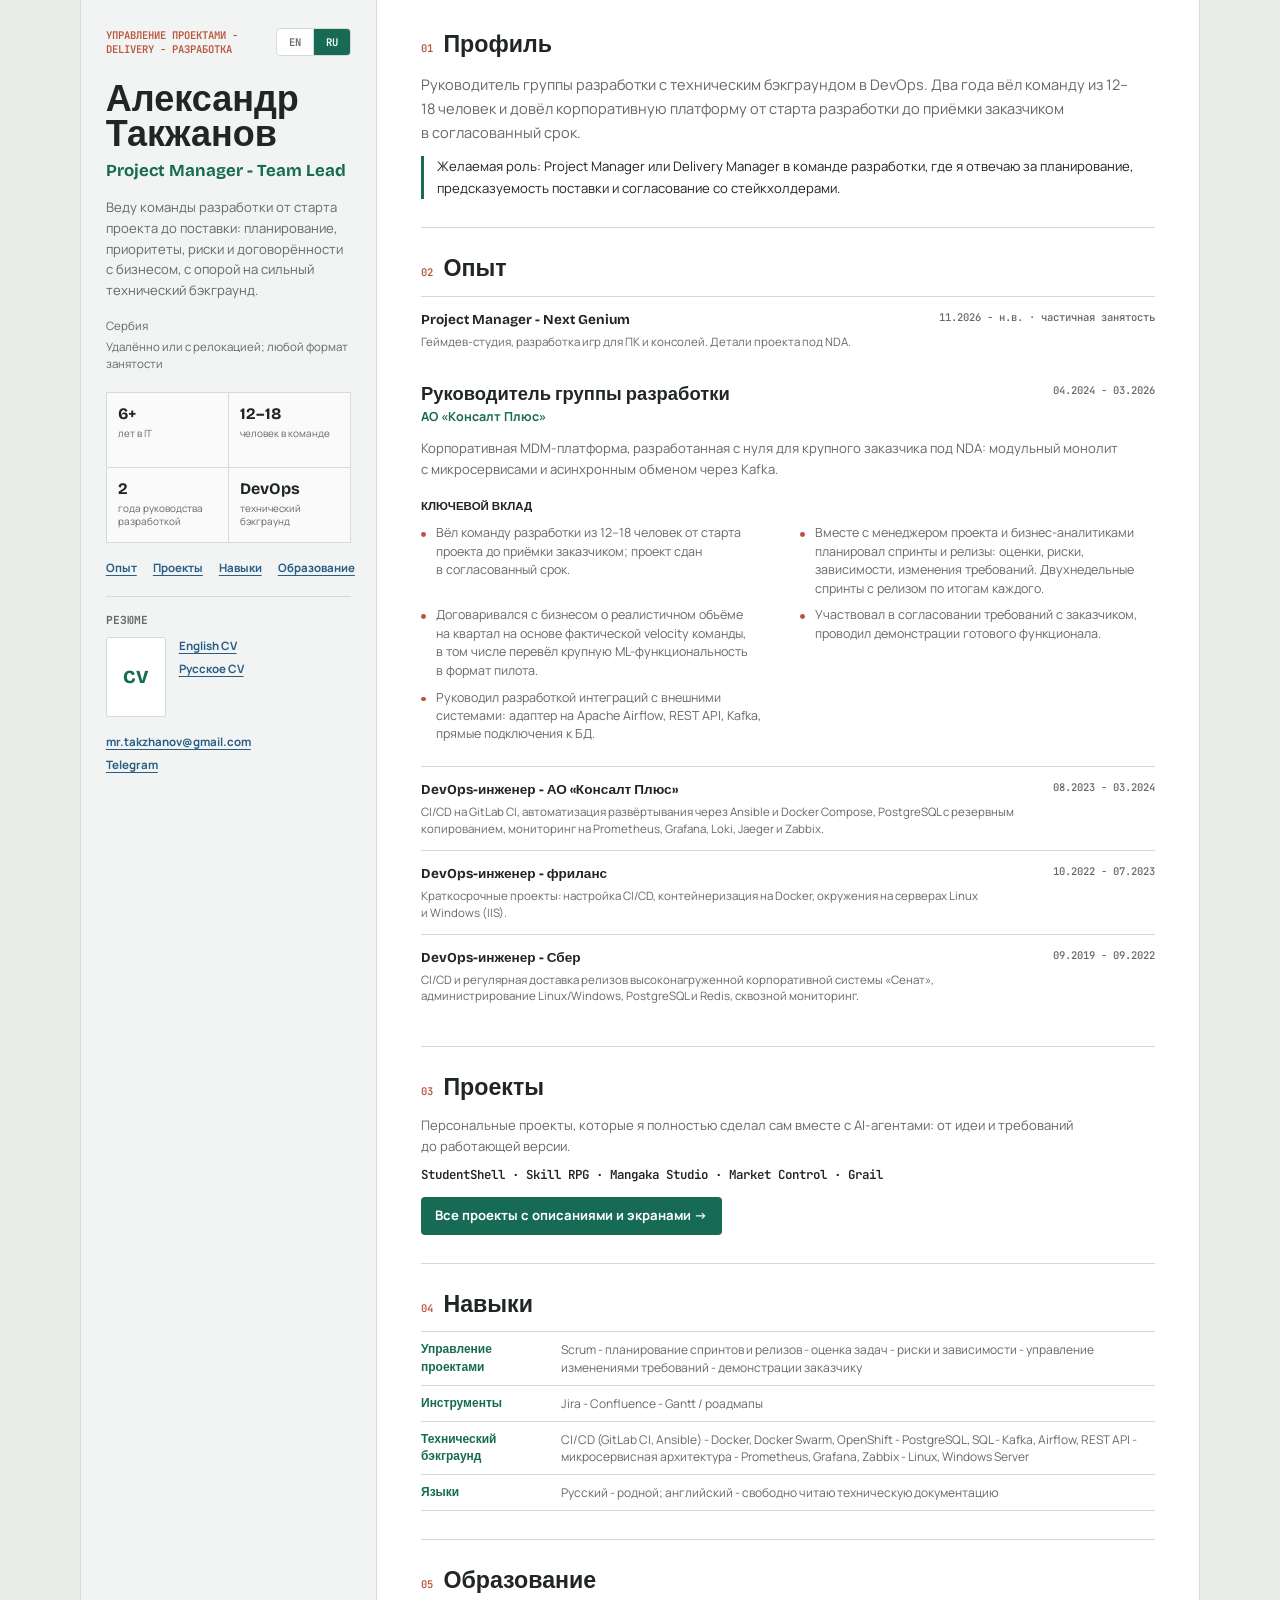
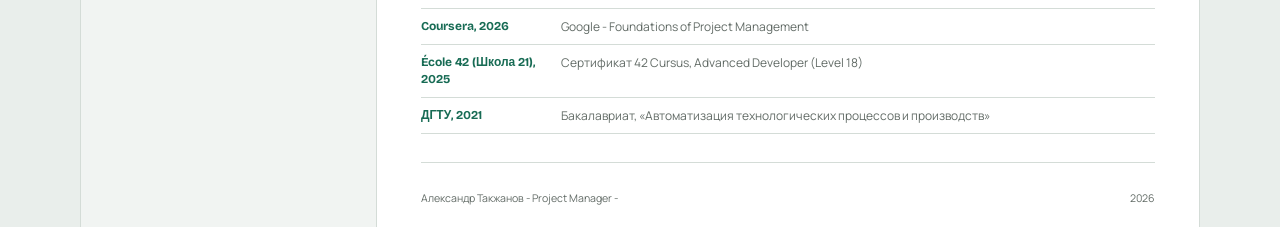
==== commit 85ce2efc: "Show Next Genium as a part-time PM role Replace the internship label with a regular Project Manager " ====
--- a/me/index.html
+++ b/me/index.html
@@ -82,8 +82,8 @@
           <div class="section-title"><span>02</span><h2 data-i18n="experience.title">Experience</h2></div>
           <div class="earlier-roles current-extra">
             <article class="experience-row">
-              <div><h3 data-i18n="experience.e0h">Project Manager (internship) - Next Genium</h3><p data-i18n="experience.e0b">Game development studio making titles for PC and consoles. Part-time; project details under NDA.</p></div>
-              <p class="role-date" data-i18n="experience.e0date">Nov 2026 - present</p>
+              <div><h3 data-i18n="experience.e0h">Project Manager - Next Genium</h3><p data-i18n="experience.e0b">Game development studio building titles for PC and consoles. Project details under NDA.</p></div>
+              <p class="role-date" data-i18n="experience.e0date">Nov 2026 - present · part-time</p>
             </article>
           </div>
 
@@ -154,6 +154,6 @@
       </main>
     </div>
 
-    <script src="./assets/js/portfolio.js?v=20261125-typo"></script>
+    <script src="./assets/js/portfolio.js?v=20261125-parttime"></script>
   </body>
 </html>
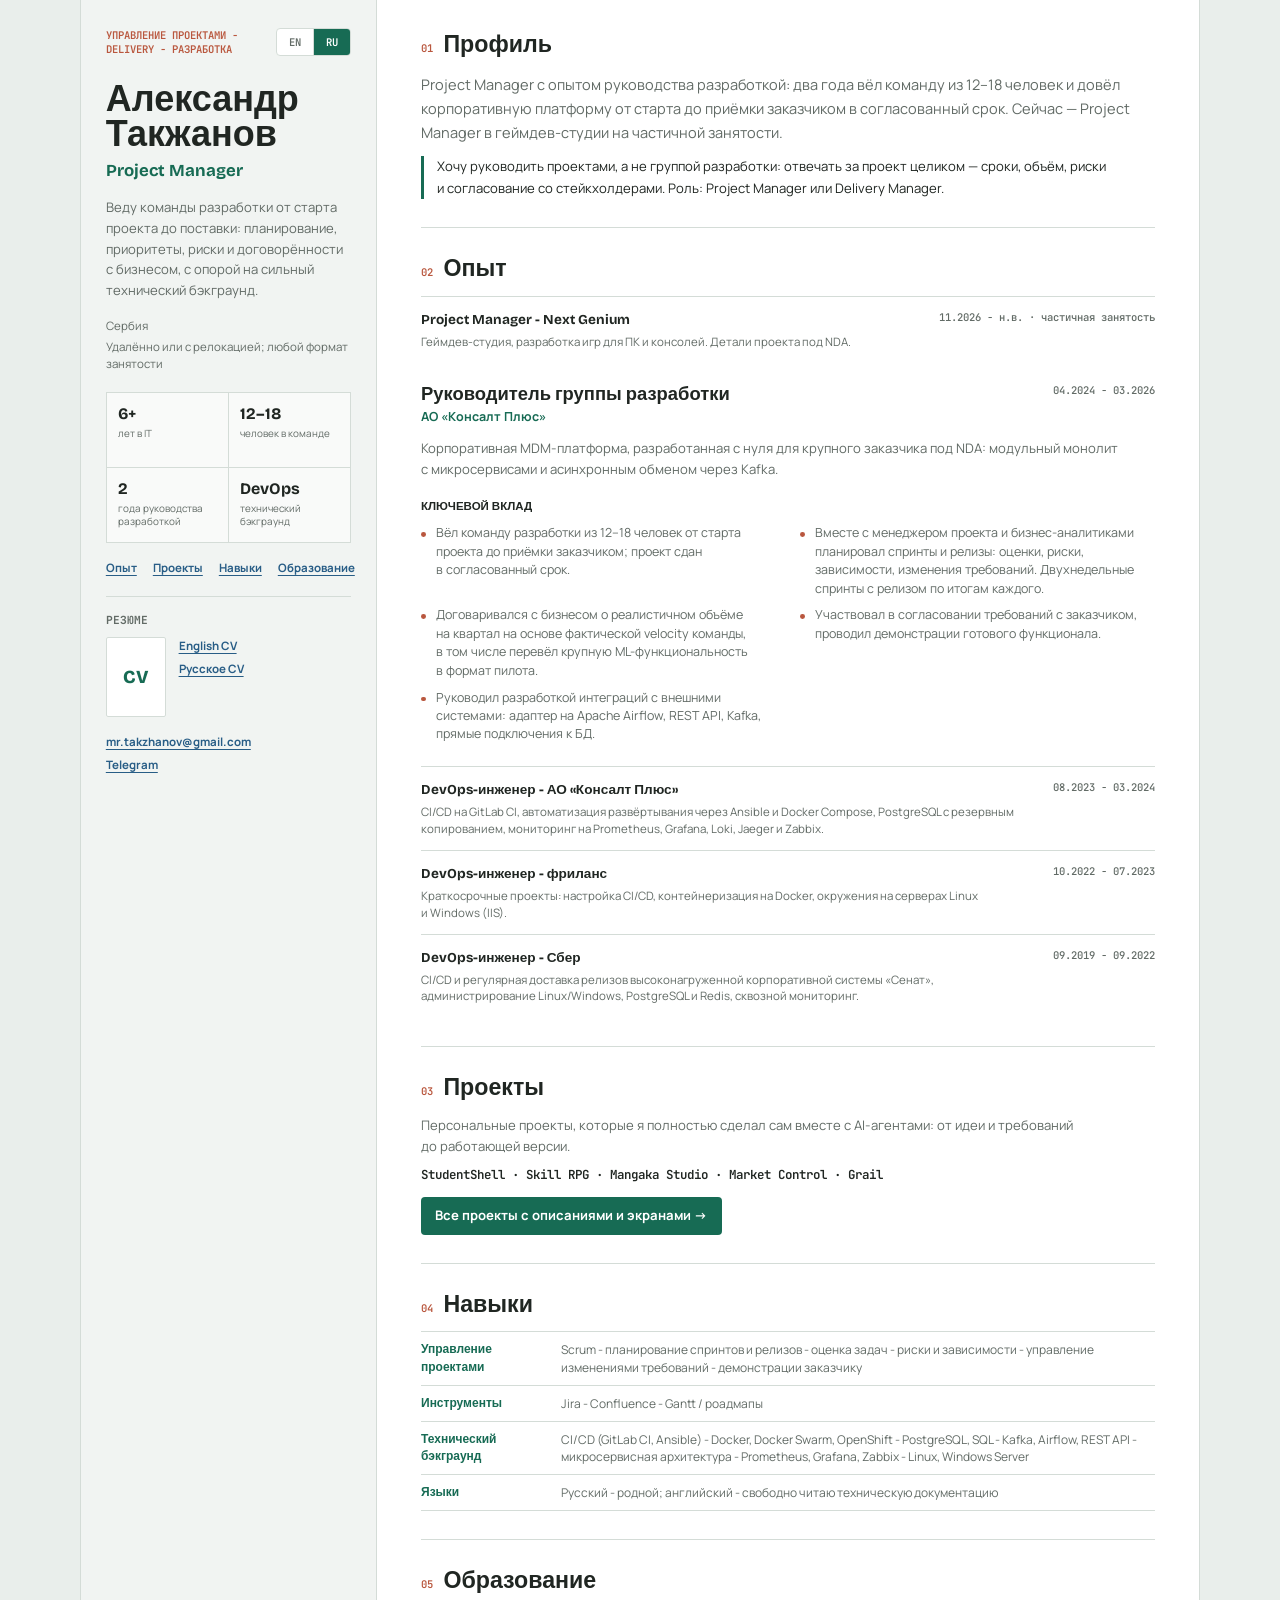
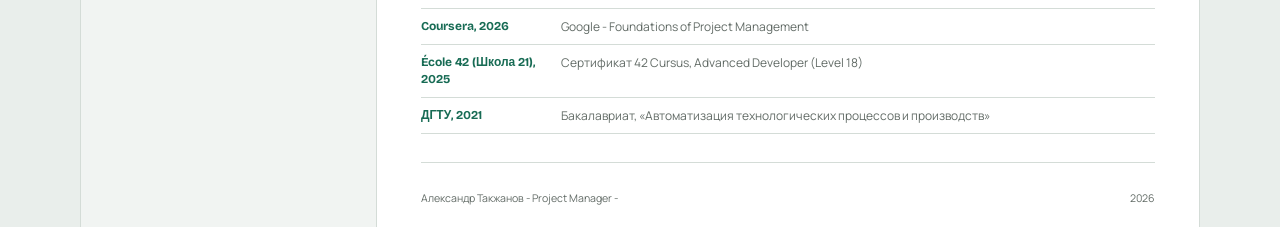
==== commit 430a940f: "Profile: focus on project management, not team leadership Rewrite the profile on the site and in bot" ====
--- a/me/index.html
+++ b/me/index.html
@@ -29,7 +29,7 @@
           </div>
 
           <h1 data-i18n="hero.name">Aleksandr Takzhanov</h1>
-          <p class="hero-role" data-i18n="hero.role">Project Manager - Team Lead</p>
+          <p class="hero-role" data-i18n="hero.role">Project Manager</p>
           <p class="rail-summary" data-i18n="hero.lead">I lead development teams from the start of a project to delivery: planning, priorities, risks and agreements with the business, backed by a strong engineering background.</p>
 
           <div class="rail-meta">
@@ -74,8 +74,8 @@
       <main class="main-content">
         <section id="about" class="dense-section profile-section">
           <div class="section-title"><span>01</span><h2 data-i18n="profile.title">Profile</h2></div>
-          <p data-i18n="profile.body">Development team lead with a DevOps background. For two years I led a team of 12–18 people and took a corporate platform from the start of development to client acceptance on the agreed schedule.</p>
-          <p class="profile-target" data-i18n="profile.target">Target role: Project Manager or Delivery Manager in a development team, where I can own planning, delivery predictability and stakeholder alignment.</p>
+          <p data-i18n="profile.body">Project Manager with a background in leading development: for two years I led a team of 12–18 people and took a corporate platform from the start to client acceptance on the agreed schedule. Currently a part-time Project Manager at a game studio.</p>
+          <p class="profile-target" data-i18n="profile.target">I want to lead projects rather than a development team: own the whole project — timeline, scope, risks and stakeholder alignment. Role: Project Manager or Delivery Manager.</p>
         </section>
 
         <section id="experience" class="dense-section">
@@ -154,6 +154,6 @@
       </main>
     </div>
 
-    <script src="./assets/js/portfolio.js?v=20261125-parttime"></script>
+    <script src="./assets/js/portfolio.js?v=20261125-profile"></script>
   </body>
 </html>
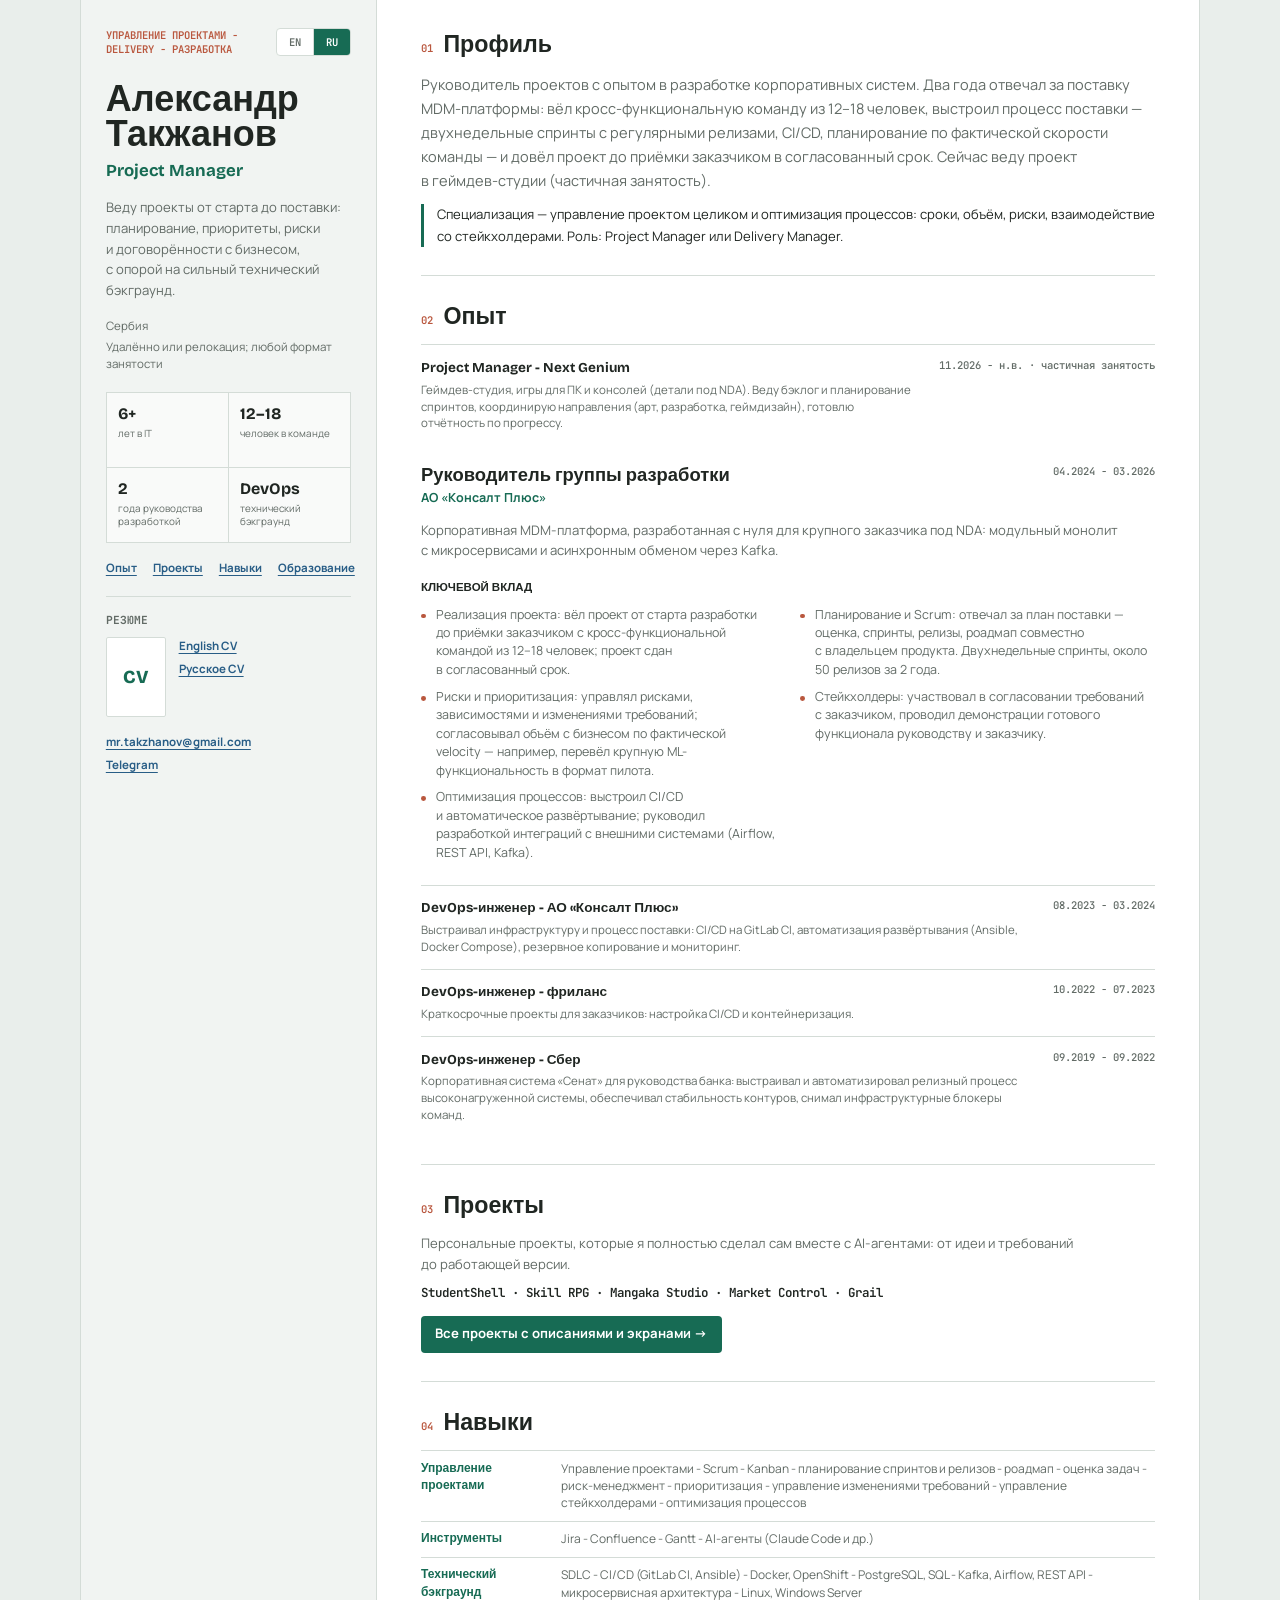
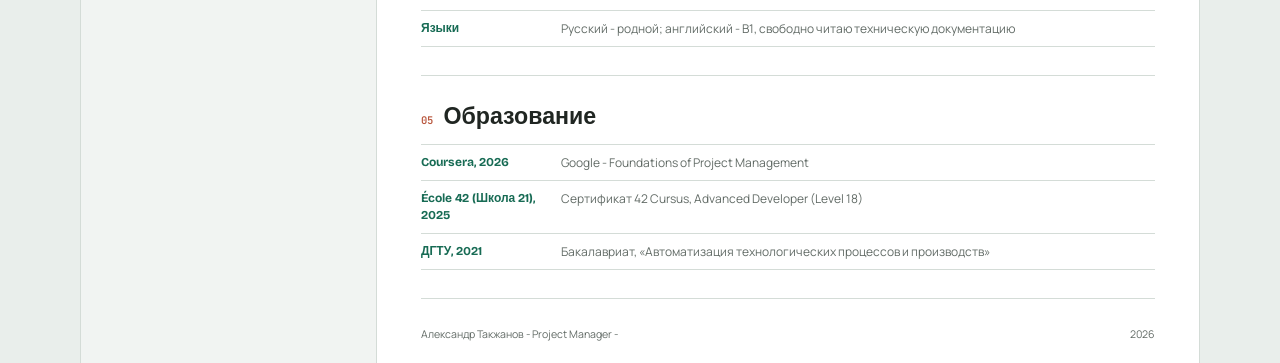
==== commit ec19c702: "Resume v2: project management focus, ATS keywords - New profile (project manager, process improvemen" ====
--- a/me/index.html
+++ b/me/index.html
@@ -30,7 +30,7 @@
 
           <h1 data-i18n="hero.name">Aleksandr Takzhanov</h1>
           <p class="hero-role" data-i18n="hero.role">Project Manager</p>
-          <p class="rail-summary" data-i18n="hero.lead">I lead development teams from the start of a project to delivery: planning, priorities, risks and agreements with the business, backed by a strong engineering background.</p>
+          <p class="rail-summary" data-i18n="hero.lead">I run projects from kickoff to delivery: planning, priorities, risks and agreements with the business, backed by a strong engineering background.</p>
 
           <div class="rail-meta">
             <span data-i18n="hero.location">Serbia</span>
@@ -74,15 +74,15 @@
       <main class="main-content">
         <section id="about" class="dense-section profile-section">
           <div class="section-title"><span>01</span><h2 data-i18n="profile.title">Profile</h2></div>
-          <p data-i18n="profile.body">Project Manager with a background in leading development: for two years I led a team of 12–18 people and took a corporate platform from the start to client acceptance on the agreed schedule. Currently a part-time Project Manager at a game studio.</p>
-          <p class="profile-target" data-i18n="profile.target">I want to lead projects rather than a development team: own the whole project — timeline, scope, risks and stakeholder alignment. Role: Project Manager or Delivery Manager.</p>
+          <p data-i18n="profile.body">Project manager with a background in enterprise software development. For two years I was responsible for delivering an MDM platform: led a cross-functional team of 12–18 people, set up the delivery process — two-week sprints with regular releases, CI/CD, planning based on actual velocity — and brought the project to client acceptance on the agreed schedule. Currently running a project at a game studio (part-time).</p>
+          <p class="profile-target" data-i18n="profile.target">Focus: end-to-end project management and process improvement — timeline, scope, risks and stakeholder management. Role: Project Manager or Delivery Manager.</p>
         </section>
 
         <section id="experience" class="dense-section">
           <div class="section-title"><span>02</span><h2 data-i18n="experience.title">Experience</h2></div>
           <div class="earlier-roles current-extra">
             <article class="experience-row">
-              <div><h3 data-i18n="experience.e0h">Project Manager - Next Genium</h3><p data-i18n="experience.e0b">Game development studio building titles for PC and consoles. Project details under NDA.</p></div>
+              <div><h3 data-i18n="experience.e0h">Project Manager - Next Genium</h3><p data-i18n="experience.e0b">Game development studio, PC and console titles (details under NDA). Run the backlog and sprint planning, coordinate art, development and game design, report on progress.</p></div>
               <p class="role-date" data-i18n="experience.e0date">Nov 2026 - present · part-time</p>
             </article>
           </div>
@@ -98,25 +98,25 @@
             <p class="role-context" data-i18n="experience.e1b">Corporate MDM platform built from scratch for a large client under NDA: modular monolith with microservices and asynchronous messaging via Kafka.</p>
             <h4 data-i18n="impact.title">Selected impact</h4>
             <ul class="impact-list">
-              <li data-i18n="impact.i1">Led a development team of 12–18 people from project start to client acceptance; the project was delivered on the agreed schedule.</li>
-              <li data-i18n="impact.i2">Planned sprints and releases with the project manager and business analysts: estimates, risks, dependencies and requirement changes. Two-week sprints with a release at the end of each.</li>
-              <li data-i18n="impact.i3">Negotiated realistic quarterly scope with the business using the team's actual velocity, including moving a large ML feature into a pilot.</li>
-              <li data-i18n="impact.i4">Took part in agreeing requirements with the client and ran demos of delivered features.</li>
-              <li data-i18n="impact.i5">Led development of integrations with external systems: Apache Airflow adapter, REST API, Kafka, direct database connections.</li>
+              <li data-i18n="impact.i1">Project delivery: ran the project from the start of development to client acceptance with a cross-functional team of 12–18 people; delivered on the agreed schedule.</li>
+              <li data-i18n="impact.i2">Planning and Scrum: owned the delivery plan — estimation, sprints, releases, roadmap together with the product owner. Two-week sprints, about 50 releases in 2 years.</li>
+              <li data-i18n="impact.i3">Risks and prioritization: managed risks, dependencies and requirement changes; negotiated scope with the business based on actual velocity — e.g. moved a large ML feature into a pilot.</li>
+              <li data-i18n="impact.i4">Stakeholders: took part in agreeing requirements with the client, ran demos of delivered features for management and the client.</li>
+              <li data-i18n="impact.i5">Process improvement: set up CI/CD and automated deployment; led development of integrations with external systems (Airflow, REST API, Kafka).</li>
             </ul>
           </article>
 
           <div class="earlier-roles">
             <article class="experience-row">
-              <div><h3 data-i18n="experience.e2h">DevOps Engineer - Consult Plus JSC</h3><p data-i18n="experience.e2b">CI/CD on GitLab CI, deployment automation with Ansible and Docker Compose, PostgreSQL with backups, monitoring with Prometheus, Grafana, Loki, Jaeger and Zabbix.</p></div>
+              <div><h3 data-i18n="experience.e2h">DevOps Engineer - Consult Plus JSC</h3><p data-i18n="experience.e2b">Built infrastructure and the delivery process: CI/CD on GitLab CI, deployment automation (Ansible, Docker Compose), backups and monitoring.</p></div>
               <p class="role-date" data-i18n="experience.e2date">Aug 2023 - Mar 2024</p>
             </article>
             <article class="experience-row">
-              <div><h3 data-i18n="experience.e3h">DevOps Engineer - Freelance</h3><p data-i18n="experience.e3b">Short-term projects: CI/CD setup, containerization with Docker, environments on Linux and Windows (IIS) servers.</p></div>
+              <div><h3 data-i18n="experience.e3h">DevOps Engineer - Freelance</h3><p data-i18n="experience.e3b">Short-term client projects: CI/CD setup and containerization.</p></div>
               <p class="role-date" data-i18n="experience.e3date">Oct 2022 - Jul 2023</p>
             </article>
             <article class="experience-row">
-              <div><h3 data-i18n="experience.e4h">DevOps Engineer - Sber</h3><p data-i18n="experience.e4b">CI/CD and regular release delivery for the high-load Senat corporate system, Linux/Windows, PostgreSQL and Redis administration, end-to-end monitoring.</p></div>
+              <div><h3 data-i18n="experience.e4h">DevOps Engineer - Sber</h3><p data-i18n="experience.e4b">“Senat” decision-support system for the bank’s management: built and automated the release process of a high-load system, kept environments stable, removed infrastructure blockers for teams.</p></div>
               <p class="role-date" data-i18n="experience.e4date">Sep 2019 - Sep 2022</p>
             </article>
           </div>
@@ -132,10 +132,10 @@
         <section id="skills" class="dense-section">
           <div class="section-title"><span>04</span><h2 data-i18n="skills.title">Skills</h2></div>
           <div class="skill-list">
-            <div class="skill-row"><h3 data-i18n="skills.pm">Project management</h3><p data-i18n="skills.pmText">Scrum - Sprint and release planning - Estimation - Risks and dependencies - Requirements change management - Client demos</p></div>
-            <div class="skill-row"><h3 data-i18n="skills.tools">Tools</h3><p data-i18n="skills.toolsText">Jira - Confluence - Gantt / roadmaps</p></div>
-            <div class="skill-row"><h3 data-i18n="skills.tech">Technical background</h3><p data-i18n="skills.techText">CI/CD (GitLab CI, Ansible) - Docker, Docker Swarm, OpenShift - PostgreSQL, SQL - Kafka, Airflow, REST API - Microservice architecture - Prometheus, Grafana, Zabbix - Linux, Windows Server</p></div>
-            <div class="skill-row"><h3 data-i18n="skills.languages">Languages</h3><p data-i18n="skills.languagesText">Russian - native; English - fluent reading of technical documentation</p></div>
+            <div class="skill-row"><h3 data-i18n="skills.pm">Project management</h3><p data-i18n="skills.pmText">Project management - Scrum - Kanban - Sprint and release planning - Roadmap - Estimation - Risk management - Prioritization - Requirements change management - Stakeholder management - Process improvement</p></div>
+            <div class="skill-row"><h3 data-i18n="skills.tools">Tools</h3><p data-i18n="skills.toolsText">Jira - Confluence - Gantt - AI agents (Claude Code etc.)</p></div>
+            <div class="skill-row"><h3 data-i18n="skills.tech">Technical background</h3><p data-i18n="skills.techText">SDLC - CI/CD (GitLab CI, Ansible) - Docker, OpenShift - PostgreSQL, SQL - Kafka, Airflow, REST API - Microservice architecture - Linux, Windows Server</p></div>
+            <div class="skill-row"><h3 data-i18n="skills.languages">Languages</h3><p data-i18n="skills.languagesText">Russian - native; English - B1, fluent reading of technical documentation</p></div>
           </div>
         </section>
 
@@ -154,6 +154,6 @@
       </main>
     </div>
 
-    <script src="./assets/js/portfolio.js?v=20261125-profile"></script>
+    <script src="./assets/js/portfolio.js?v=20261125-v2"></script>
   </body>
 </html>
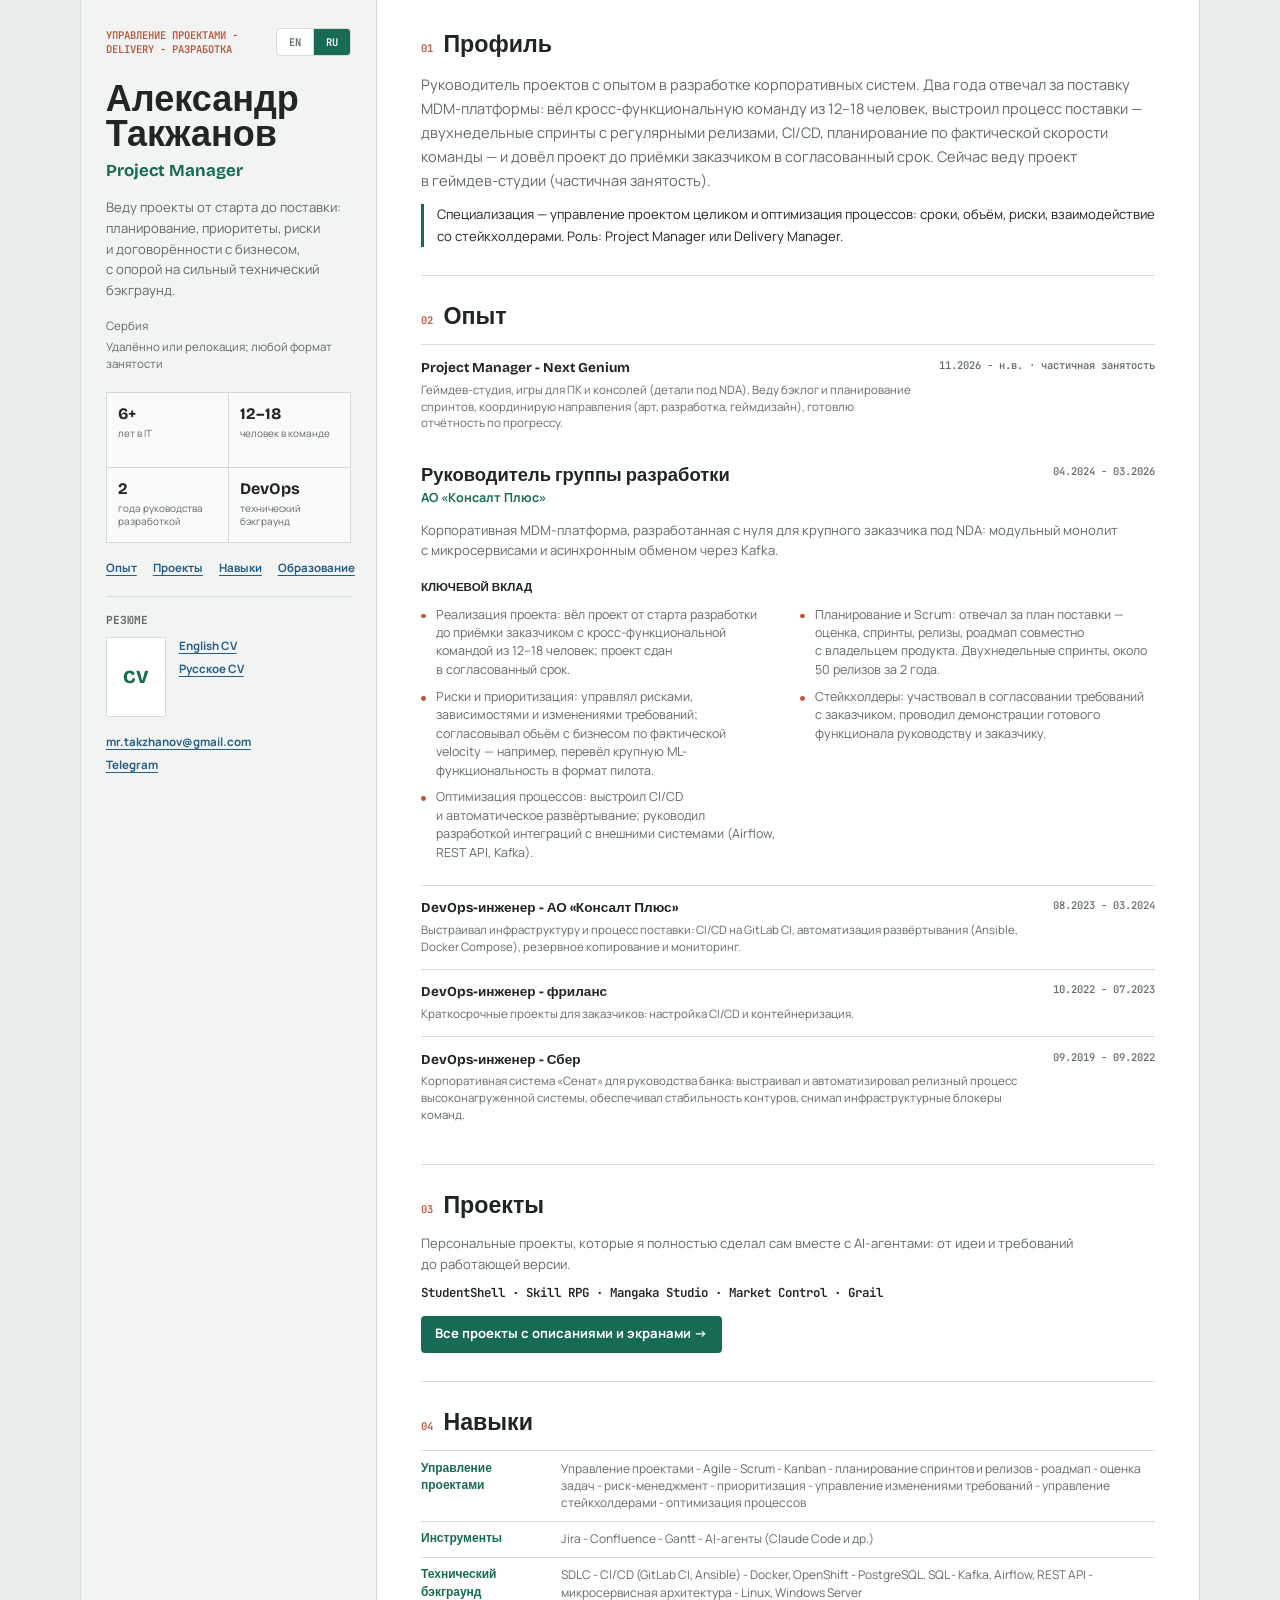
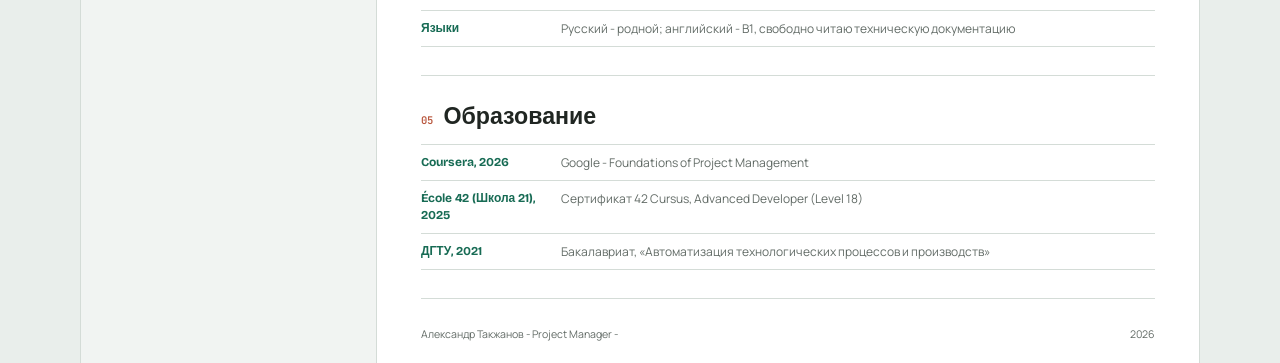
==== commit f6d9407e: "Add Agile to PM skills Co-Authored-By: Claude Opus 5.5 <noreply@anthropic.com> Claude-Session: https" ====
--- a/me/index.html
+++ b/me/index.html
@@ -132,7 +132,7 @@
         <section id="skills" class="dense-section">
           <div class="section-title"><span>04</span><h2 data-i18n="skills.title">Skills</h2></div>
           <div class="skill-list">
-            <div class="skill-row"><h3 data-i18n="skills.pm">Project management</h3><p data-i18n="skills.pmText">Project management - Scrum - Kanban - Sprint and release planning - Roadmap - Estimation - Risk management - Prioritization - Requirements change management - Stakeholder management - Process improvement</p></div>
+            <div class="skill-row"><h3 data-i18n="skills.pm">Project management</h3><p data-i18n="skills.pmText">Project management - Agile - Scrum - Kanban - Sprint and release planning - Roadmap - Estimation - Risk management - Prioritization - Requirements change management - Stakeholder management - Process improvement</p></div>
             <div class="skill-row"><h3 data-i18n="skills.tools">Tools</h3><p data-i18n="skills.toolsText">Jira - Confluence - Gantt - AI agents (Claude Code etc.)</p></div>
             <div class="skill-row"><h3 data-i18n="skills.tech">Technical background</h3><p data-i18n="skills.techText">SDLC - CI/CD (GitLab CI, Ansible) - Docker, OpenShift - PostgreSQL, SQL - Kafka, Airflow, REST API - Microservice architecture - Linux, Windows Server</p></div>
             <div class="skill-row"><h3 data-i18n="skills.languages">Languages</h3><p data-i18n="skills.languagesText">Russian - native; English - B1, fluent reading of technical documentation</p></div>
@@ -154,6 +154,6 @@
       </main>
     </div>
 
-    <script src="./assets/js/portfolio.js?v=20261125-v2"></script>
+    <script src="./assets/js/portfolio.js?v=20261125-v2b"></script>
   </body>
 </html>
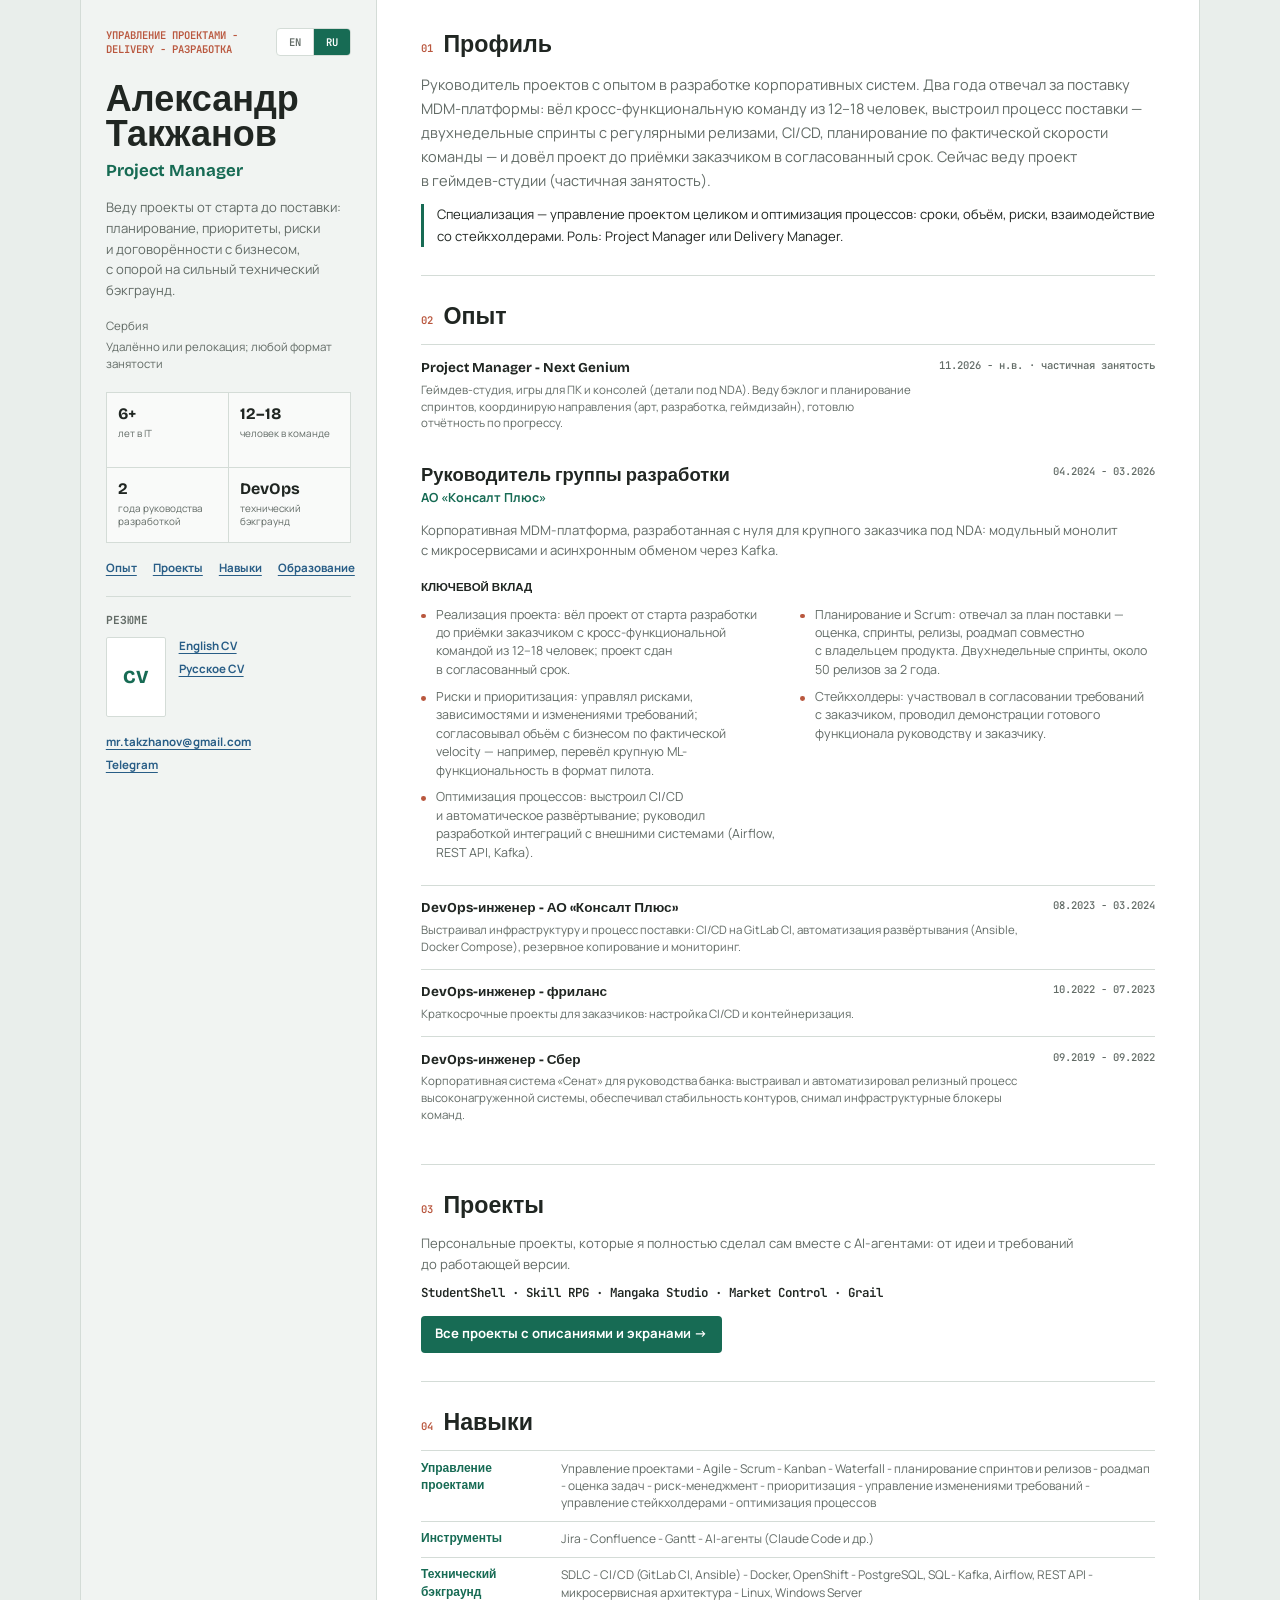
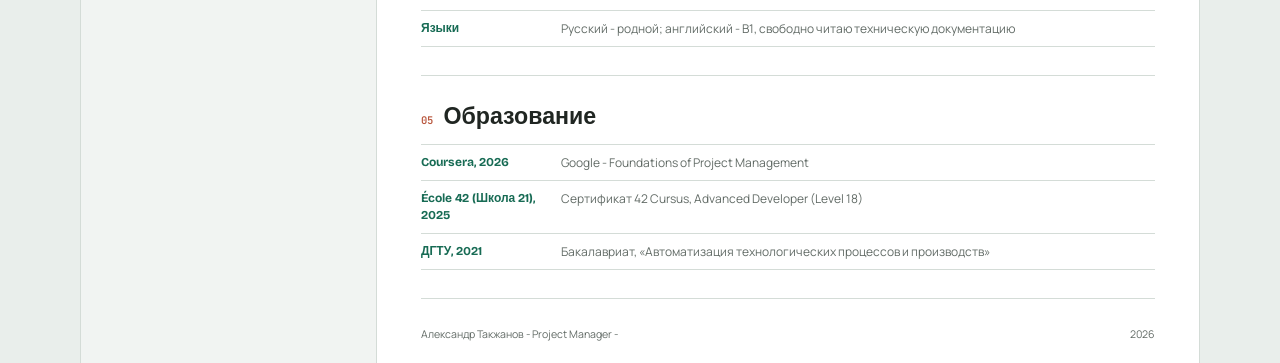
==== commit e62bd99f: "Add Waterfall to PM skills Co-Authored-By: Claude Opus 5.5 <noreply@anthropic.com> Claude-Session: h" ====
--- a/me/index.html
+++ b/me/index.html
@@ -132,7 +132,7 @@
         <section id="skills" class="dense-section">
           <div class="section-title"><span>04</span><h2 data-i18n="skills.title">Skills</h2></div>
           <div class="skill-list">
-            <div class="skill-row"><h3 data-i18n="skills.pm">Project management</h3><p data-i18n="skills.pmText">Project management - Agile - Scrum - Kanban - Sprint and release planning - Roadmap - Estimation - Risk management - Prioritization - Requirements change management - Stakeholder management - Process improvement</p></div>
+            <div class="skill-row"><h3 data-i18n="skills.pm">Project management</h3><p data-i18n="skills.pmText">Project management - Agile - Scrum - Kanban - Waterfall - Sprint and release planning - Roadmap - Estimation - Risk management - Prioritization - Requirements change management - Stakeholder management - Process improvement</p></div>
             <div class="skill-row"><h3 data-i18n="skills.tools">Tools</h3><p data-i18n="skills.toolsText">Jira - Confluence - Gantt - AI agents (Claude Code etc.)</p></div>
             <div class="skill-row"><h3 data-i18n="skills.tech">Technical background</h3><p data-i18n="skills.techText">SDLC - CI/CD (GitLab CI, Ansible) - Docker, OpenShift - PostgreSQL, SQL - Kafka, Airflow, REST API - Microservice architecture - Linux, Windows Server</p></div>
             <div class="skill-row"><h3 data-i18n="skills.languages">Languages</h3><p data-i18n="skills.languagesText">Russian - native; English - B1, fluent reading of technical documentation</p></div>
@@ -154,6 +154,6 @@
       </main>
     </div>
 
-    <script src="./assets/js/portfolio.js?v=20261125-v2b"></script>
+    <script src="./assets/js/portfolio.js?v=20261125-v2c"></script>
   </body>
 </html>
